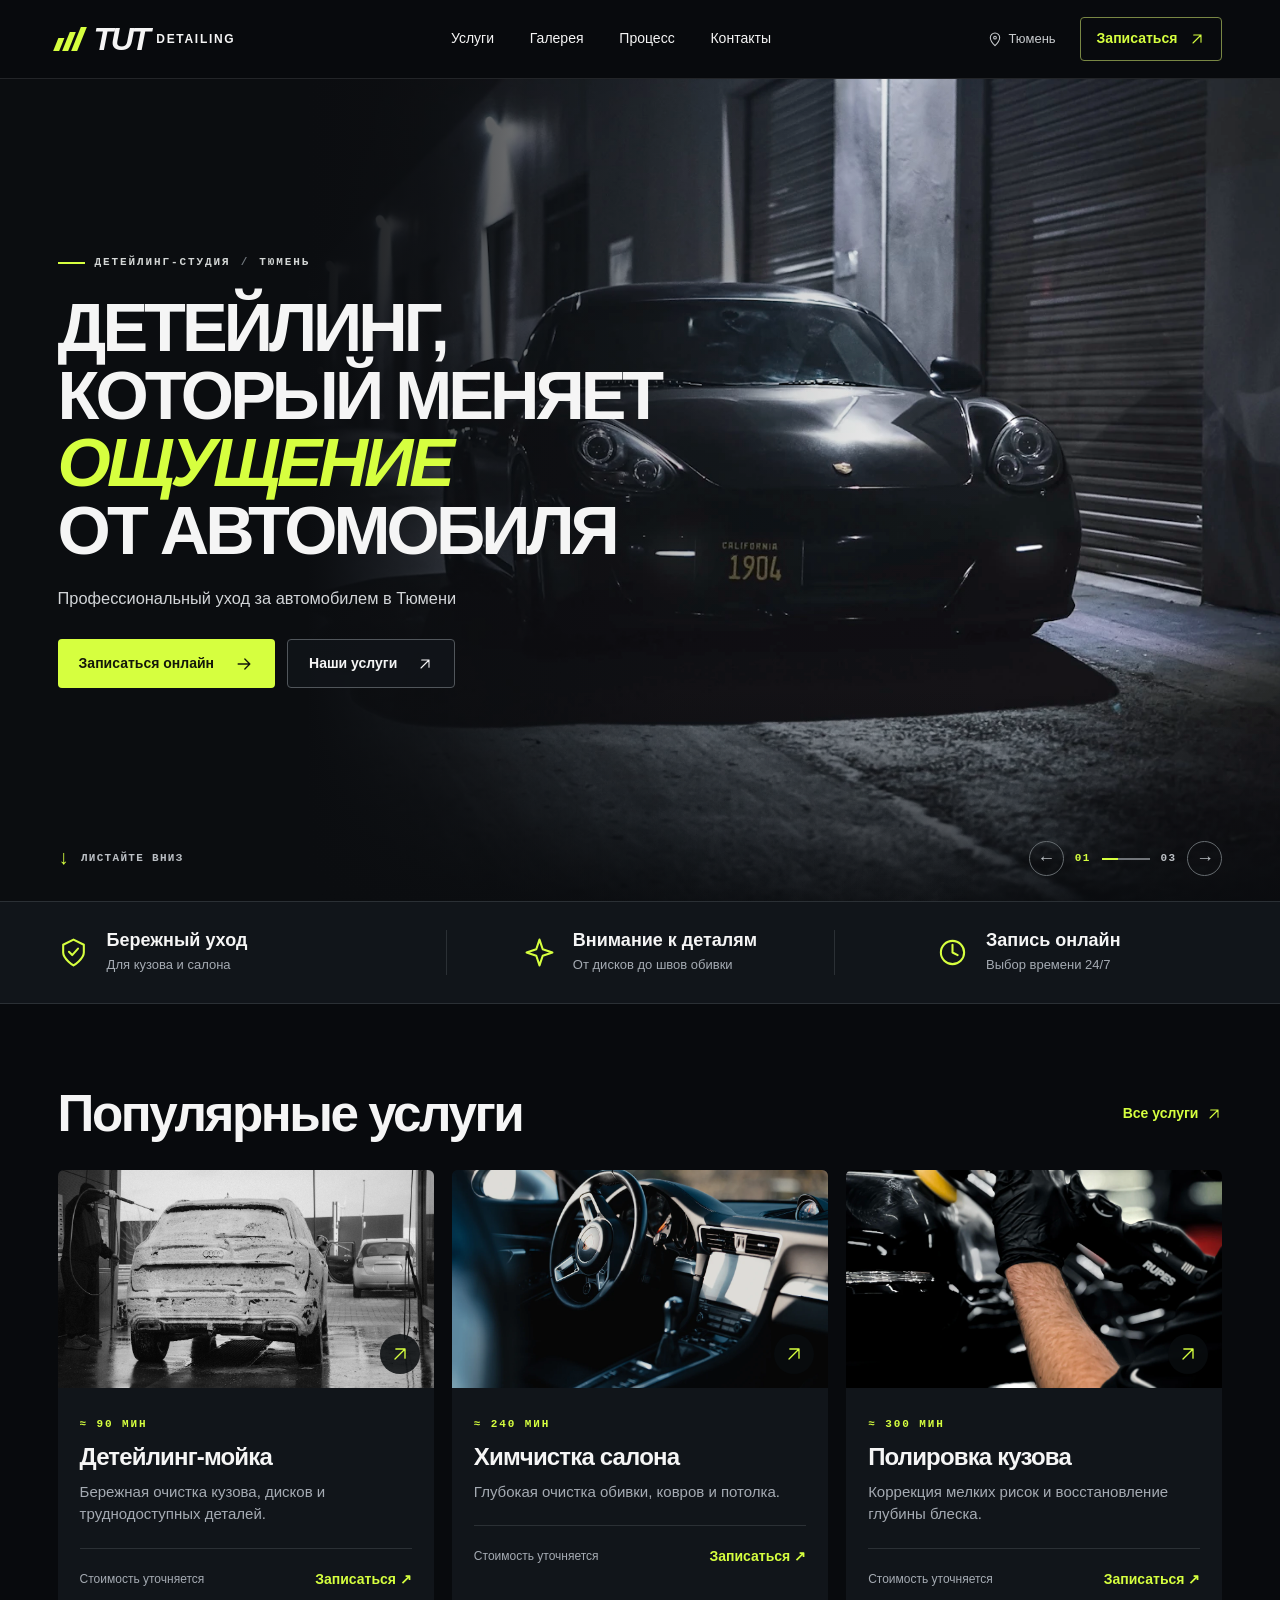
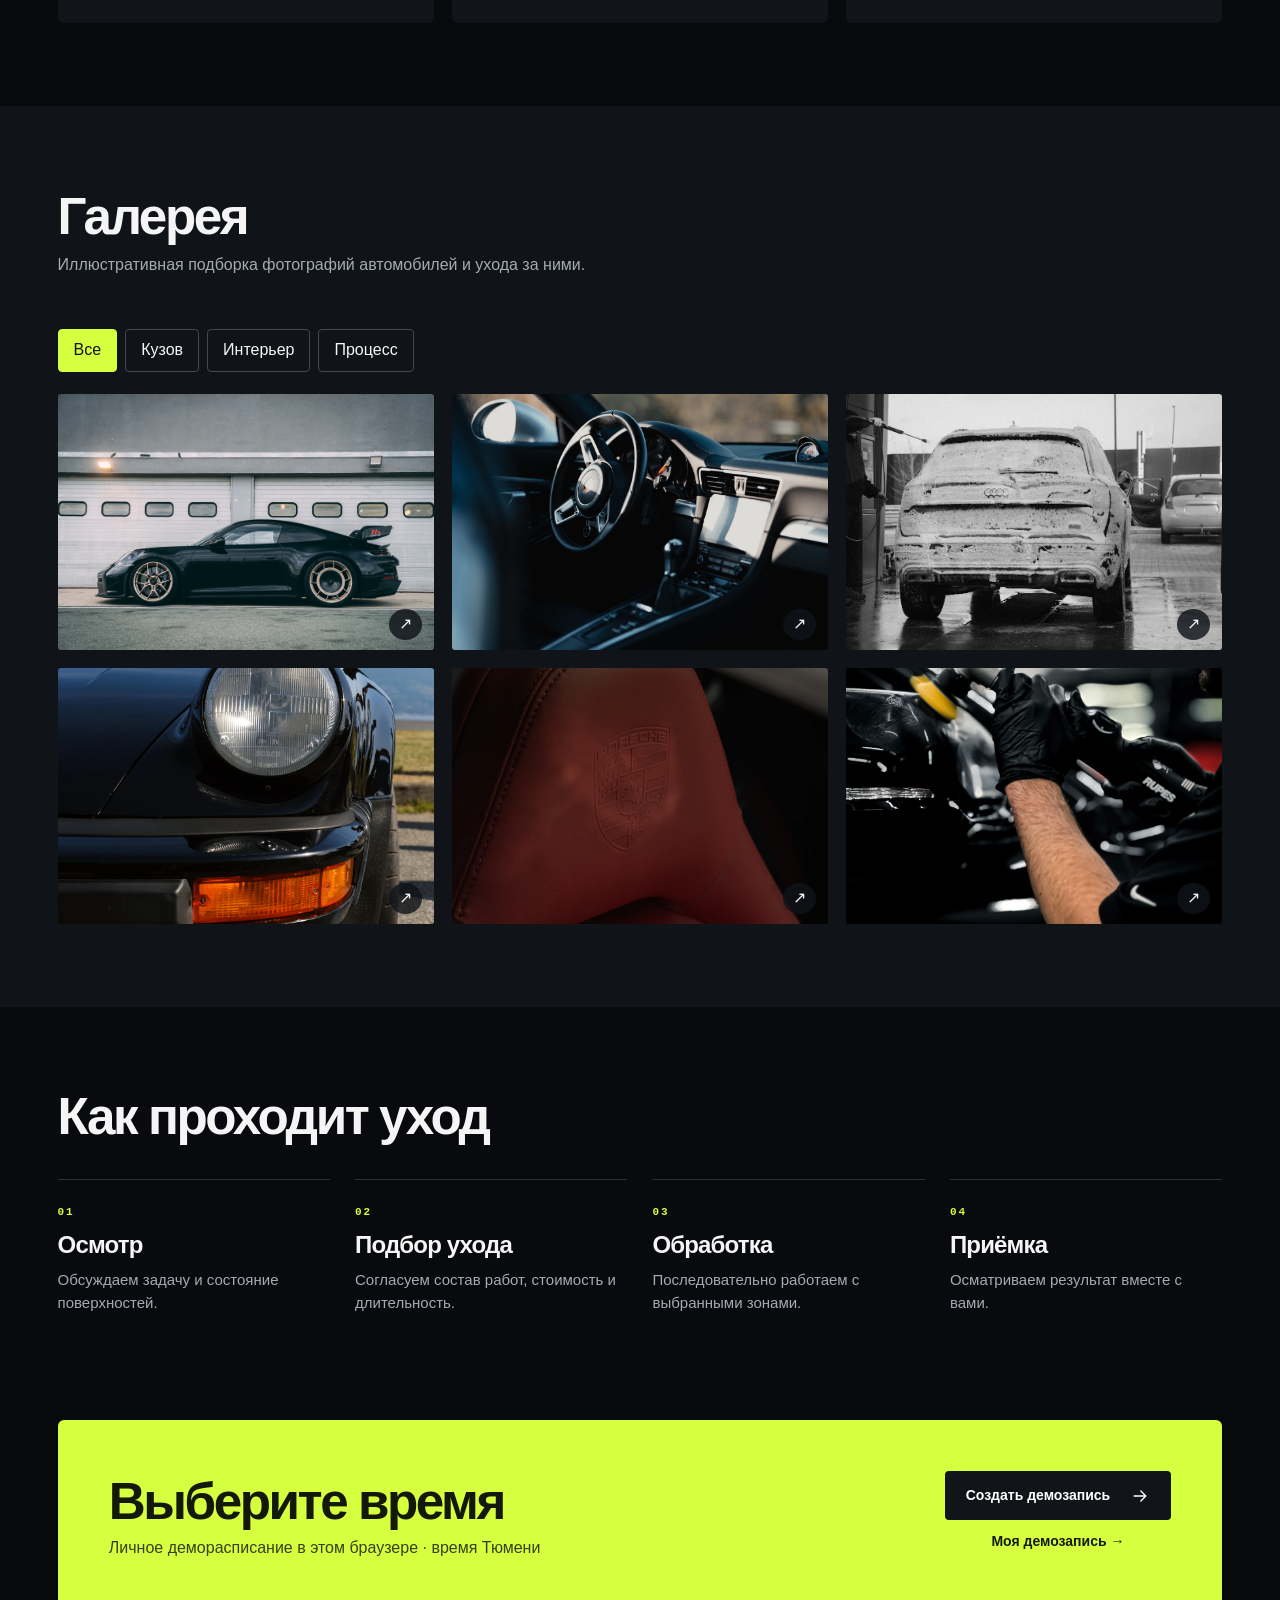
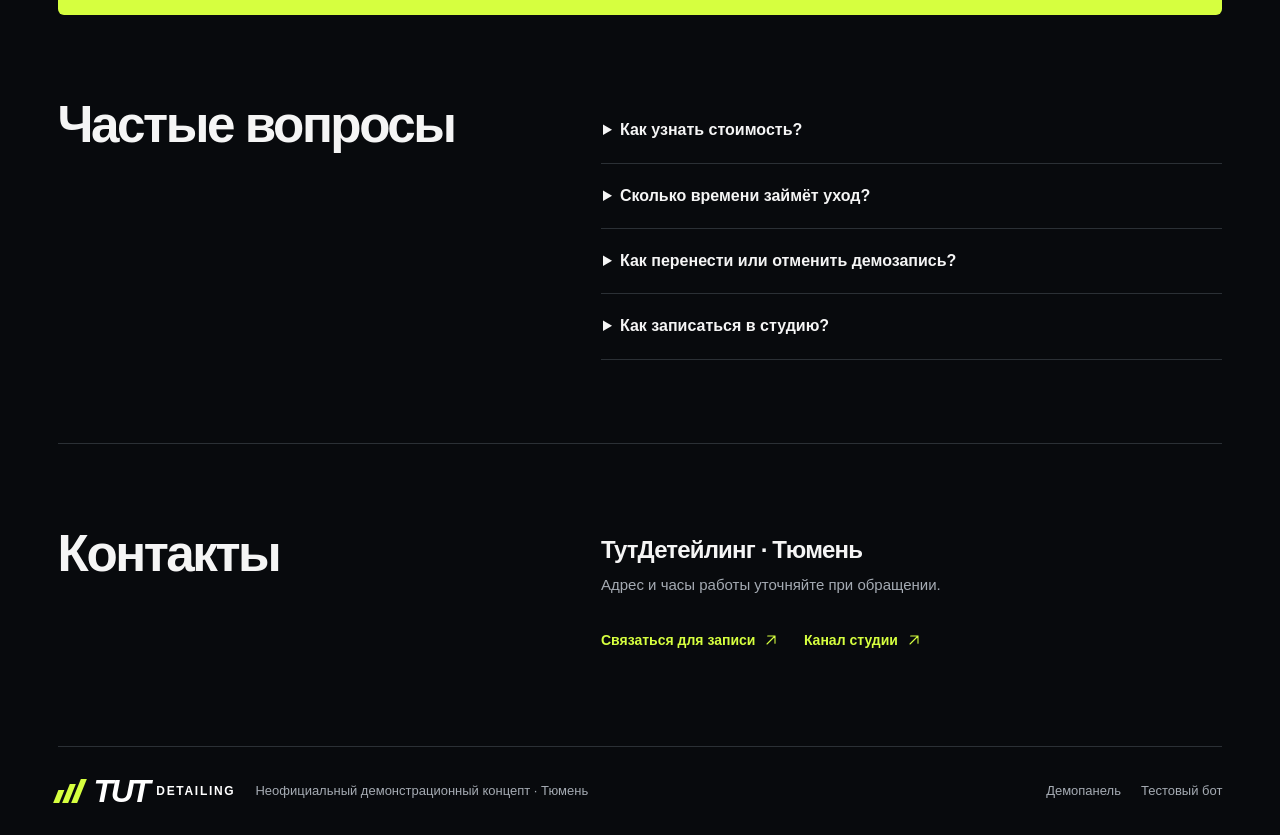
==== index.html @ f4a38026 "Publish standalone GitHub Pages demo" ====
<!doctype html><html lang="ru"><head><meta charset="utf-8"><meta name="viewport" content="width=device-width,initial-scale=1"><meta name="theme-color" content="#080A0D"><meta name="robots" content="noindex,nofollow"><title>ТутДетейлинг — уход за автомобилем в Тюмени</title><meta name="description" content="Неофициальный демонстрационный сайт детейлинг-студии в Тюмени. Каталог услуг, галерея и тестовая онлайн-запись."><meta property="og:title" content="ТутДетейлинг — уход за автомобилем в Тюмени"><meta property="og:description" content="Неофициальный демонстрационный сайт детейлинг-студии в Тюмени. Каталог услуг, галерея и тестовая онлайн-запись."><meta property="og:type" content="website"><meta property="og:image" content="./media/hero.webp"><link rel="icon" href="./favicon.svg"><link rel="stylesheet" href="./style.css"><script type="module" src="./app.js"></script></head><body><a class="skip" href="#main">К содержанию</a><header><div class="wrap nav"><a class="brand" href="./" aria-label="TUT Detailing, главная"><i class="mark"><b></b><b></b><b></b></i><strong>TUT</strong><span>DETAILING</span></a><nav id="links"><a href="./services.html">Услуги</a><a href="./#gallery">Галерея</a><a href="./#process">Процесс</a><a href="./#contacts">Контакты</a></nav><div class="nav-right"><span class="location"><svg viewBox="0 0 24 24" fill="none" stroke="currentColor" stroke-width="1.6" stroke-linecap="round" stroke-linejoin="round" aria-hidden="true"><path d="M19 10c0 5-7 12-7 12S5 15 5 10a7 7 0 1 1 14 0Z"/><circle cx="12" cy="10" r="2"/></svg>Тюмень</span><button class="nav-book" data-book>Записаться <svg viewBox="0 0 24 24" fill="none" stroke="currentColor" stroke-width="1.6" stroke-linecap="round" stroke-linejoin="round" aria-hidden="true"><path d="M6 18 18 6M7 6h11v11"/></svg></button><button class="menu" aria-label="Открыть меню" aria-expanded="false" aria-controls="links">☰</button></div></div></header><main id="main"><section class="hero"><div class="hero-art"><img id="hero-photo" src="./media/night.webp" fetchpriority="high" alt="Чёрный Porsche в свете студийного бокса"></div><div class="wrap hero-inner"><div class="hero-copy"><div class="kicker"><i></i> Детейлинг-студия <span>/</span> Тюмень</div><h1>Детейлинг,<br>который меняет<br><em>ощущение</em><br>от автомобиля</h1><p>Профессиональный уход за автомобилем в Тюмени</p><div class="actions"><button class="primary" data-book>Записаться онлайн<svg viewBox="0 0 24 24" fill="none" stroke="currentColor" stroke-width="1.6" stroke-linecap="round" stroke-linejoin="round" aria-hidden="true"><path d="M5 12h14m-6-6 6 6-6 6"/></svg></button><a class="secondary" href="./services.html">Наши услуги <svg viewBox="0 0 24 24" fill="none" stroke="currentColor" stroke-width="1.6" stroke-linecap="round" stroke-linejoin="round" aria-hidden="true"><path d="M6 18 18 6M7 6h11v11"/></svg></a></div></div><div class="hero-foot"><a href="#services"><span>↓</span> Листайте вниз</a><div class="frames"><button id="prev" aria-label="Предыдущее фото">←</button><b id="frame">01</b><i></i><span>03</span><button id="next" aria-label="Следующее фото">→</button></div></div></div></section><div class="benefits"><div class="wrap"><div class="benefit"><svg viewBox="0 0 24 24" fill="none" stroke="currentColor" stroke-width="1.6" stroke-linecap="round" stroke-linejoin="round" aria-hidden="true"><path d="M12 2 4 6v6c0 5 8 10 8 10s8-5 8-10V6z"/><path d="m8.5 11.5 2.5 2.5 4.5-5"/></svg><div><strong>Бережный уход</strong><span>Для кузова и салона</span></div></div><div class="benefit"><svg viewBox="0 0 24 24" fill="none" stroke="currentColor" stroke-width="1.6" stroke-linecap="round" stroke-linejoin="round" aria-hidden="true"><path d="m12 2 2.5 7.5L22 12l-7.5 2.5L12 22l-2.5-7.5L2 12l7.5-2.5z"/></svg><div><strong>Внимание к деталям</strong><span>От дисков до швов обивки</span></div></div><div class="benefit"><svg viewBox="0 0 24 24" fill="none" stroke="currentColor" stroke-width="1.6" stroke-linecap="round" stroke-linejoin="round" aria-hidden="true"><circle cx="12" cy="12" r="9"/><path d="M12 6v6l4 2"/></svg><div><strong>Запись онлайн</strong><span>Выбор времени 24/7</span></div></div></div></div><section id="services" class="wrap section"><div class="section-head"><h2>Популярные услуги</h2><a class="text-btn" href="./services.html">Все услуги <svg viewBox="0 0 24 24" fill="none" stroke="currentColor" stroke-width="1.6" stroke-linecap="round" stroke-linejoin="round" aria-hidden="true"><path d="M6 18 18 6M7 6h11v11"/></svg></a></div><div class="cards"><article class="service-card"><div class="card-img"><img loading="lazy" src="./media/wash.webp" alt="Детейлинг-мойка — иллюстрация"><button data-book="wash" aria-label="Записаться: Детейлинг-мойка"><svg viewBox="0 0 24 24" fill="none" stroke="currentColor" stroke-width="1.6" stroke-linecap="round" stroke-linejoin="round" aria-hidden="true"><path d="M6 18 18 6M7 6h11v11"/></svg></button></div><div class="card-body"><small>≈ 90 мин</small><h3>Детейлинг-мойка</h3><p>Бережная очистка кузова, дисков и труднодоступных деталей.</p><div class="card-bottom"><span>Стоимость уточняется</span><button class="text-btn" data-book="wash">Записаться ↗</button></div></div></article><article class="service-card"><div class="card-img"><img loading="lazy" src="./media/cabin.webp" alt="Химчистка салона — иллюстрация"><button data-book="cabin" aria-label="Записаться: Химчистка салона"><svg viewBox="0 0 24 24" fill="none" stroke="currentColor" stroke-width="1.6" stroke-linecap="round" stroke-linejoin="round" aria-hidden="true"><path d="M6 18 18 6M7 6h11v11"/></svg></button></div><div class="card-body"><small>≈ 240 мин</small><h3>Химчистка салона</h3><p>Глубокая очистка обивки, ковров и потолка.</p><div class="card-bottom"><span>Стоимость уточняется</span><button class="text-btn" data-book="cabin">Записаться ↗</button></div></div></article><article class="service-card"><div class="card-img"><img loading="lazy" src="./media/polish.webp" alt="Полировка кузова — иллюстрация"><button data-book="polish" aria-label="Записаться: Полировка кузова"><svg viewBox="0 0 24 24" fill="none" stroke="currentColor" stroke-width="1.6" stroke-linecap="round" stroke-linejoin="round" aria-hidden="true"><path d="M6 18 18 6M7 6h11v11"/></svg></button></div><div class="card-body"><small>≈ 300 мин</small><h3>Полировка кузова</h3><p>Коррекция мелких рисок и восстановление глубины блеска.</p><div class="card-bottom"><span>Стоимость уточняется</span><button class="text-btn" data-book="polish">Записаться ↗</button></div></div></article></div></section><section class="section gallery-section" id="gallery"><div class="wrap"><div class="section-head"><div><h2>Галерея</h2><p>Иллюстративная подборка фотографий автомобилей и ухода за ними.</p></div></div><div id="filters" class="filters"></div><div id="gallery-grid" class="gallery-grid"></div></div></section><section class="wrap section" id="process"><h2>Как проходит уход</h2><div class="steps"><article><small>01</small><h3>Осмотр</h3><p>Обсуждаем задачу и состояние поверхностей.</p></article><article><small>02</small><h3>Подбор ухода</h3><p>Согласуем состав работ, стоимость и длительность.</p></article><article><small>03</small><h3>Обработка</h3><p>Последовательно работаем с выбранными зонами.</p></article><article><small>04</small><h3>Приёмка</h3><p>Осматриваем результат вместе с вами.</p></article></div></section><section class="wrap booking-band" id="booking"><div><h2>Выберите время</h2><p>Личное деморасписание в этом браузере · время Тюмени</p></div><div><button class="primary" data-book>Создать демозапись<svg viewBox="0 0 24 24" fill="none" stroke="currentColor" stroke-width="1.6" stroke-linecap="round" stroke-linejoin="round" aria-hidden="true"><path d="M5 12h14m-6-6 6 6-6 6"/></svg></button><button class="text-btn" id="manage">Моя демозапись →</button></div></section><section class="wrap section faq"><h2>Частые вопросы</h2><div><details><summary>Как узнать стоимость?</summary><p>Стоимость уточняется у администратора. При обращении укажите модель автомобиля и нужную услугу.</p></details><details><summary>Сколько времени займёт уход?</summary><p>В каталоге указана ориентировочная длительность для тестового расписания. Реальное время зависит от состояния автомобиля и объёма работ.</p></details><details><summary>Как перенести или отменить демозапись?</summary><p>Откройте «Моя демозапись» в блоке онлайн-записи. В этом браузере ключ сохраняется автоматически. Демозаписи хранятся только в этом браузере.</p></details><details><summary>Как записаться в студию?</summary><p>Для настоящей записи воспользуйтесь контактом в Telegram. Действия в демоверсии сохраняются только в тестовом расписании.</p></details></div></section><section class="wrap section contacts" id="contacts"><h2>Контакты</h2><div><h3>ТутДетейлинг · Тюмень</h3><p>Адрес и часы работы уточняйте при обращении.</p><a class="text-btn" href="https://t.me/TutDeteiling72">Связаться для записи <svg viewBox="0 0 24 24" fill="none" stroke="currentColor" stroke-width="1.6" stroke-linecap="round" stroke-linejoin="round" aria-hidden="true"><path d="M6 18 18 6M7 6h11v11"/></svg></a> <a class="text-btn" href="https://t.me/Detailing_tmn">Канал студии <svg viewBox="0 0 24 24" fill="none" stroke="currentColor" stroke-width="1.6" stroke-linecap="round" stroke-linejoin="round" aria-hidden="true"><path d="M6 18 18 6M7 6h11v11"/></svg></a></div></section></main><footer class="wrap"><a class="brand" href="./" aria-label="TUT Detailing, главная"><i class="mark"><b></b><b></b><b></b></i><strong>TUT</strong><span>DETAILING</span></a><span>Неофициальный демонстрационный концепт · Тюмень</span><a href="./admin.html">Демопанель</a><a href="./bot.html">Тестовый бот</a></footer><dialog id="dialog"><div class="dialog-bar"><span>TUT / ДЕМО</span><button aria-label="Закрыть окно" id="close">×</button></div><div id="modal-content"></div></dialog></body></html>
---- style.css ----
*{box-sizing:border-box} :root{color-scheme:dark;--base:#080a0d;--panel:#11151a;--lime:#d6ff3f;--white:#f5f5f5;--muted:#a5abb3;--line:#2b3035;--display:"Bahnschrift","Arial Narrow","Arial",sans-serif;--sans:"Segoe UI",Arial,sans-serif}html{scroll-behavior:smooth;scroll-padding-top:22px}body{margin:0;background:var(--base);color:var(--white);font:16px/1.52 var(--sans)}body:has(dialog[open]){overflow:hidden}button,input,select{font:inherit}button,a{touch-action:manipulation}button{cursor:pointer}a{color:inherit;text-decoration:none}button{color:inherit;background:none;border:0}button:disabled{opacity:.45;cursor:default}button:focus-visible,a:focus-visible,summary:focus-visible,input:focus-visible,select:focus-visible{outline:2px solid var(--lime);outline-offset:4px}button:active:not(:disabled),.primary:active{transform:scale(.975)}svg{width:20px;height:20px}img{display:block;width:100%;object-fit:cover}p{color:var(--muted);margin:10px 0 22px}.wrap{width:min(100% - clamp(40px,9vw,176px),1440px);margin-inline:auto}.skip{position:absolute;left:10px;top:-80px;z-index:20;background:var(--lime);color:#090b07;padding:12px}.skip:focus{top:5px}header{background:#090b0df5;border-bottom:1px solid #ffffff1c;position:relative;z-index:5}.nav{display:flex;align-items:center;justify-content:space-between;min-height:78px;gap:22px}.brand{display:inline-flex;align-items:center;gap:8px;white-space:nowrap;line-height:1}.brand strong{font:italic 900 32px/1 Arial,sans-serif;letter-spacing:-2.5px}.brand>span{font:700 12px/1 var(--sans);letter-spacing:1.7px}.mark{display:flex;gap:3px;transform:skew(-22deg);margin-right:4px}.mark b{width:6px;height:24px;background:var(--lime)}.mark b:nth-child(1){height:13px;align-self:end}.mark b:nth-child(2){height:19px;align-self:end}nav,.nav-right,.location,.actions,.nav-book,.primary,.secondary,.text-btn,.section-head,.frames,.hero-foot{display:flex;align-items:center}nav{gap:clamp(18px,2.8vw,46px);font-size:14px}nav a:hover,.text-btn:hover,footer a:hover{color:var(--lime)}.nav-right{gap:24px}.location{gap:6px;color:#c8cbce;font-size:13px}.location svg{width:16px}.nav-book{border:1px solid #798744;border-radius:4px;color:var(--lime);padding:10px 16px;gap:12px;font-weight:650;font-size:14px}.nav-book svg,.secondary svg,.text-btn svg{width:16px}.menu{display:none}.hero{position:relative;isolation:isolate;overflow:hidden;background:#0b0d10}.hero-art{position:absolute;z-index:-1;inset:0 0 0 24%;overflow:hidden}.hero-art img{height:100%;object-position:50% 58%;filter:saturate(.68);transition:opacity .2s}.hero-art:after{content:"";position:absolute;inset:0;background:linear-gradient(90deg,#0b0d10 0%,rgba(11,13,16,.83) 11%,rgba(11,13,16,.25) 38%,transparent 72%),linear-gradient(0deg,#090b0ee8,transparent 26%)}.hero-inner{min-height:min(840px,calc(100svh - 78px));position:relative;display:flex;flex-direction:column;justify-content:center;padding-block:58px 95px}.hero-copy{width:fit-content;animation:enter .55s ease-out}.kicker,.hero-foot,.card-body small,.steps small,.dialog-bar>span{font:600 11px/1.4 Consolas,monospace;text-transform:uppercase;letter-spacing:1.9px}.kicker{display:flex;align-items:center;gap:10px;color:#d4d7d6;margin-bottom:24px}.kicker i{width:27px;height:2px;background:var(--lime)}.kicker span{color:#72787e}.hero h1{font:850 clamp(52px,5.35vw,92px)/.985 var(--display);letter-spacing:-.058em;text-transform:uppercase;margin:0}.hero h1 em{color:var(--lime);font-style:italic}.hero-copy p{font-size:clamp(15px,1.28vw,20px);color:#d2d5d8;margin:22px 0 28px}.actions{gap:12px}.primary,.secondary{justify-content:center;gap:20px;font-size:14px;font-weight:700;border-radius:4px;min-height:49px;padding:12px 21px;transition:background .16s,transform .16s}.primary{background:var(--lime);color:#14180a}.primary:hover{background:#e0ff72}.secondary{background:#11151ac9;border:1px solid #51565b}.secondary:hover,.nav-book:hover{background:#252a26}.hero-foot{position:absolute;bottom:25px;left:0;right:0;justify-content:space-between;color:#bcc0c5;letter-spacing:1.3px}.hero-foot a{display:flex;align-items:center;gap:10px}.hero-foot a span{color:var(--lime);font-size:20px}.frames{gap:11px}.frames b{color:var(--lime)}.frames i{width:48px;height:2px;background:linear-gradient(90deg,var(--lime) var(--progress,33.33%),#717579 var(--progress,33.33%))}.frames button{width:35px;height:35px;font:18px Arial;border:1px solid #666c70;border-radius:50%}.benefits{background:var(--panel);border-block:1px solid var(--line)}.benefits>.wrap{display:grid;grid-template-columns:repeat(3,1fr);padding:28px 0}.benefit{display:flex;gap:18px;align-items:center;justify-content:center;border-left:1px solid var(--line)}.benefit:first-child{border:0;justify-content:flex-start}.benefit svg{width:31px;height:31px;color:var(--lime)}.benefit strong,.benefit span{display:block}.benefit strong{font:650 18px var(--sans)}.benefit span{font-size:13px;color:var(--muted);margin-top:4px}.section{padding-block:clamp(55px,6.5vw,110px)}h2,.page-title{font:700 clamp(35px,4vw,66px)/1.04 var(--display);letter-spacing:-.048em;margin:0}h3{font:650 24px/1.15 var(--display);letter-spacing:-.035em;margin:9px 0}.section-head{justify-content:space-between;gap:20px;margin-bottom:30px}.text-btn{color:var(--lime);gap:8px;font-size:14px;font-weight:650;min-height:44px;padding:0}.cards,.gallery-grid{display:grid;grid-template-columns:repeat(3,minmax(0,1fr));gap:18px}.service-card{background:var(--panel);border-radius:6px;overflow:hidden}.card-img{position:relative;overflow:hidden}.card-img img{height:clamp(170px,17vw,290px);transition:transform .25s}.service-card:hover img,.gallery-tile:hover img{transform:scale(1.025)}.card-img>button{position:absolute;bottom:14px;right:14px;border-radius:50%;background:#090c0fda;width:40px;height:40px;display:grid;place-items:center;color:var(--lime)}.card-body{padding:22px}.card-body small,.steps small{color:var(--lime)}.card-body p{font-size:15px}.card-bottom{border-top:1px solid var(--line);display:flex;align-items:center;justify-content:space-between;gap:10px;font-size:12px;color:var(--muted);padding-top:8px}.gallery-section{background:#101317}.filters,.tabs,.slots,.chips{display:flex;flex-wrap:wrap;gap:8px;margin:14px 0 22px}.filters button,.tabs button,.slots button,.chips button,.outline{min-height:42px;padding:8px 15px;border:1px solid #43494e;border-radius:4px}.active,[aria-pressed=true]{background:var(--lime);color:#111!important;border-color:var(--lime)!important}.gallery-tile{padding:0;overflow:hidden;border-radius:3px;position:relative}.gallery-tile img{height:clamp(165px,20vw,300px);transition:transform .25s}.gallery-tile>span{position:absolute;bottom:10px;right:12px;background:#101318ce;border-radius:50%;padding:3px 10px}.steps{display:grid;grid-template-columns:repeat(4,1fr);gap:25px;margin-top:36px}.steps article{border-top:1px solid var(--line);padding-top:18px}.steps p,.contacts p{font-size:15px}.booking-band{background:var(--lime);color:#141809;padding:clamp(24px,4vw,65px);display:flex;align-items:center;justify-content:space-between;gap:20px;border-radius:6px}.booking-band p{color:#374018;margin:8px 0 0}.booking-band .primary{background:#11151a;color:white}.booking-band .text-btn{color:#151908;justify-content:center;width:100%}.faq,.contacts{display:grid;grid-template-columns:.9fr 1.1fr;gap:35px}.contacts{border-top:1px solid var(--line)}details{border-bottom:1px solid var(--line);padding:13px 0}summary{cursor:pointer;padding:7px 2px;font-weight:600}.contacts .text-btn{display:inline-flex;margin-right:20px}footer{border-top:1px solid var(--line);padding-block:28px;display:flex;align-items:center;flex-wrap:wrap;gap:20px;color:var(--muted);font-size:13px}footer .brand{color:white}footer>span{margin-right:auto}.back{color:var(--muted);display:inline-flex;margin-bottom:30px}.catalog{margin-top:34px}.tools{min-height:65vh}.tools h1{margin-bottom:24px}dialog{background:#12161b;color:var(--white);border:1px solid #444b52;padding:24px;width:min(540px,calc(100% - 22px));max-height:90svh;border-radius:9px}dialog::backdrop{background:#020305c9}dialog h2,.tools h2{font-size:32px}.dialog-bar{display:flex;align-items:center;justify-content:space-between;margin-bottom:18px}.dialog-bar>span{color:var(--lime)}.dialog-bar button{font:28px Arial;width:40px;height:40px}.dialog-bar+div>p,.hint{font-size:14px;color:var(--muted)}.fields{display:grid;gap:14px}.fields label,.formrow label,.field{display:grid;gap:6px;color:#d7dce1;font-size:14px}.fields input,.fields select,.formrow input,.formrow select,.field input,.field select{width:100%;min-width:0;min-height:46px;padding:9px 12px;font:inherit;background:#090c10;color:white;border:1px solid #414950;border-radius:4px}.slots{margin:7px 0 15px}.slots button{padding:7px 11px;min-height:42px}.error{color:#ffb7a8;margin:10px 0}.result{background:#21272b;padding:16px;overflow-wrap:anywhere}.row,.formrow{display:flex;align-items:end;gap:12px;flex-wrap:wrap;margin:15px 0}.formrow label{flex:1;min-width:130px}.tools section{background:var(--panel);padding:22px;border-radius:6px}.tools pre,dialog pre{white-space:pre-wrap;word-break:break-word;font:15px/1.6 var(--sans)}.record{border-bottom:1px solid var(--line);padding-block:12px}.record p{margin:4px 0}.lightbox{width:min(1100px,96vw)}.lightbox img{max-height:65svh;object-fit:contain}.lightbox .row{justify-content:space-between}.tool-head{display:flex;align-items:center;justify-content:space-between;gap:16px}.tool-head p{margin:5px 0}.log{max-height:48vh;overflow:auto}.catalog .card-body h3{min-height:1.2em}.tools form{max-width:780px}.tools .primary{display:inline-flex}.tools .fields{max-width:430px}button,a{transition:background-color .15s,color .15s}html:has(dialog[open]){scroll-behavior:auto}@keyframes enter{from{opacity:0;transform:translateY(8px)}to{opacity:1;transform:none}}
@media(min-width:1550px){.hero-art{inset-inline-start:28%}}
@media(max-width:920px){.location{display:none}.nav{gap:15px}.nav nav{gap:15px}.hero h1{font-size:clamp(45px,6.9vw,65px)}.card-body{padding:16px}.card-bottom{align-items:flex-start;flex-direction:column}.steps{grid-template-columns:1fr 1fr}.benefit{gap:10px}.benefit strong{font-size:16px}.benefit svg{width:26px}.benefit span{font-size:12px}}
@media(max-width:700px){.wrap{width:calc(100% - 36px)}.nav{min-height:63px}.brand strong{font-size:27px}.brand>span{font-size:10px}.mark{gap:2px}.mark b{width:5px}.nav-right{gap:7px}.nav-book{font-size:12px;padding:8px 10px;gap:3px}.menu{display:block;font-size:22px;width:40px;height:44px}.nav nav{display:none;position:absolute;top:100%;left:0;right:0;background:#101419;padding:18px;box-shadow:0 8px 18px #0008}.nav nav.open{display:grid}.nav nav a{padding:8px}.hero-inner{min-height:clamp(615px,calc(100svh - 63px),780px);justify-content:flex-end;padding:210px 0 72px}.hero-art{inset:0 0 22%}.hero-art img{object-position:center 55%}.hero-art:after{background:linear-gradient(0deg,#0b0d10,rgba(11,13,16,.93) 8%,transparent 64%)}.hero h1{font-size:clamp(38px,9.8vw,66px);line-height:.99}.kicker{font-size:10px;letter-spacing:1.4px;margin-bottom:13px}.hero-copy p{font-size:15px;max-width:310px;margin:15px 0 19px}.hero-foot{bottom:15px;font-size:9px}.actions{gap:8px}.actions>*{padding:11px 13px;gap:7px;font-size:13px;min-height:46px}.benefits>.wrap{grid-template-columns:1fr;padding:15px 0;gap:0}.benefit,.benefit:first-child{border:0;justify-content:flex-start;padding:9px 0;gap:14px}.benefit>div{display:flex;flex-direction:column}.benefit span{margin-top:1px}.cards,.gallery-grid{grid-template-columns:1fr}.card-img img{height:225px}.card-bottom{flex-direction:row;align-items:center}.section-head{align-items:end;gap:8px}.section-head .text-btn{white-space:nowrap;font-size:12px}.section-head h2{font-size:32px}.gallery-grid{grid-template-columns:1fr 1fr;gap:8px}.gallery-tile img{height:165px}.filters button{padding:8px 11px}.steps{gap:14px}.steps h3{font-size:20px}.booking-band,.faq,.contacts{display:grid;grid-template-columns:1fr}.booking-band .primary{width:100%}.faq,.contacts{gap:18px}.tools section{padding:16px}.tools .formrow{display:grid;grid-template-columns:1fr}.frames{gap:7px}.frames i{width:28px}footer{align-items:flex-start;gap:16px}footer>span{width:100%}.booking-band h2{font-size:34px}dialog{padding:17px}.back{margin-bottom:16px}}
@media(prefers-reduced-motion:reduce){*,*::before,*::after{animation:none!important;transition:none!important;scroll-behavior:auto!important;transform:none!important}}

@media(max-width:365px){body .nav{gap:6px}body .nav .brand>span{font-size:8px;letter-spacing:.7px}body .nav .brand{gap:5px}body .nav-right{gap:1px}body .nav-book{padding:8px}body .menu{width:31px}body .hero h1{font-size:clamp(31px,9.4vw,35px)}body .actions{gap:6px}body .actions>*{font-size:12px;padding:10px;gap:5px}body .steps{grid-template-columns:1fr}body .section-head{flex-wrap:wrap}body .cards{min-width:0}body .hero-copy{max-width:100%}}
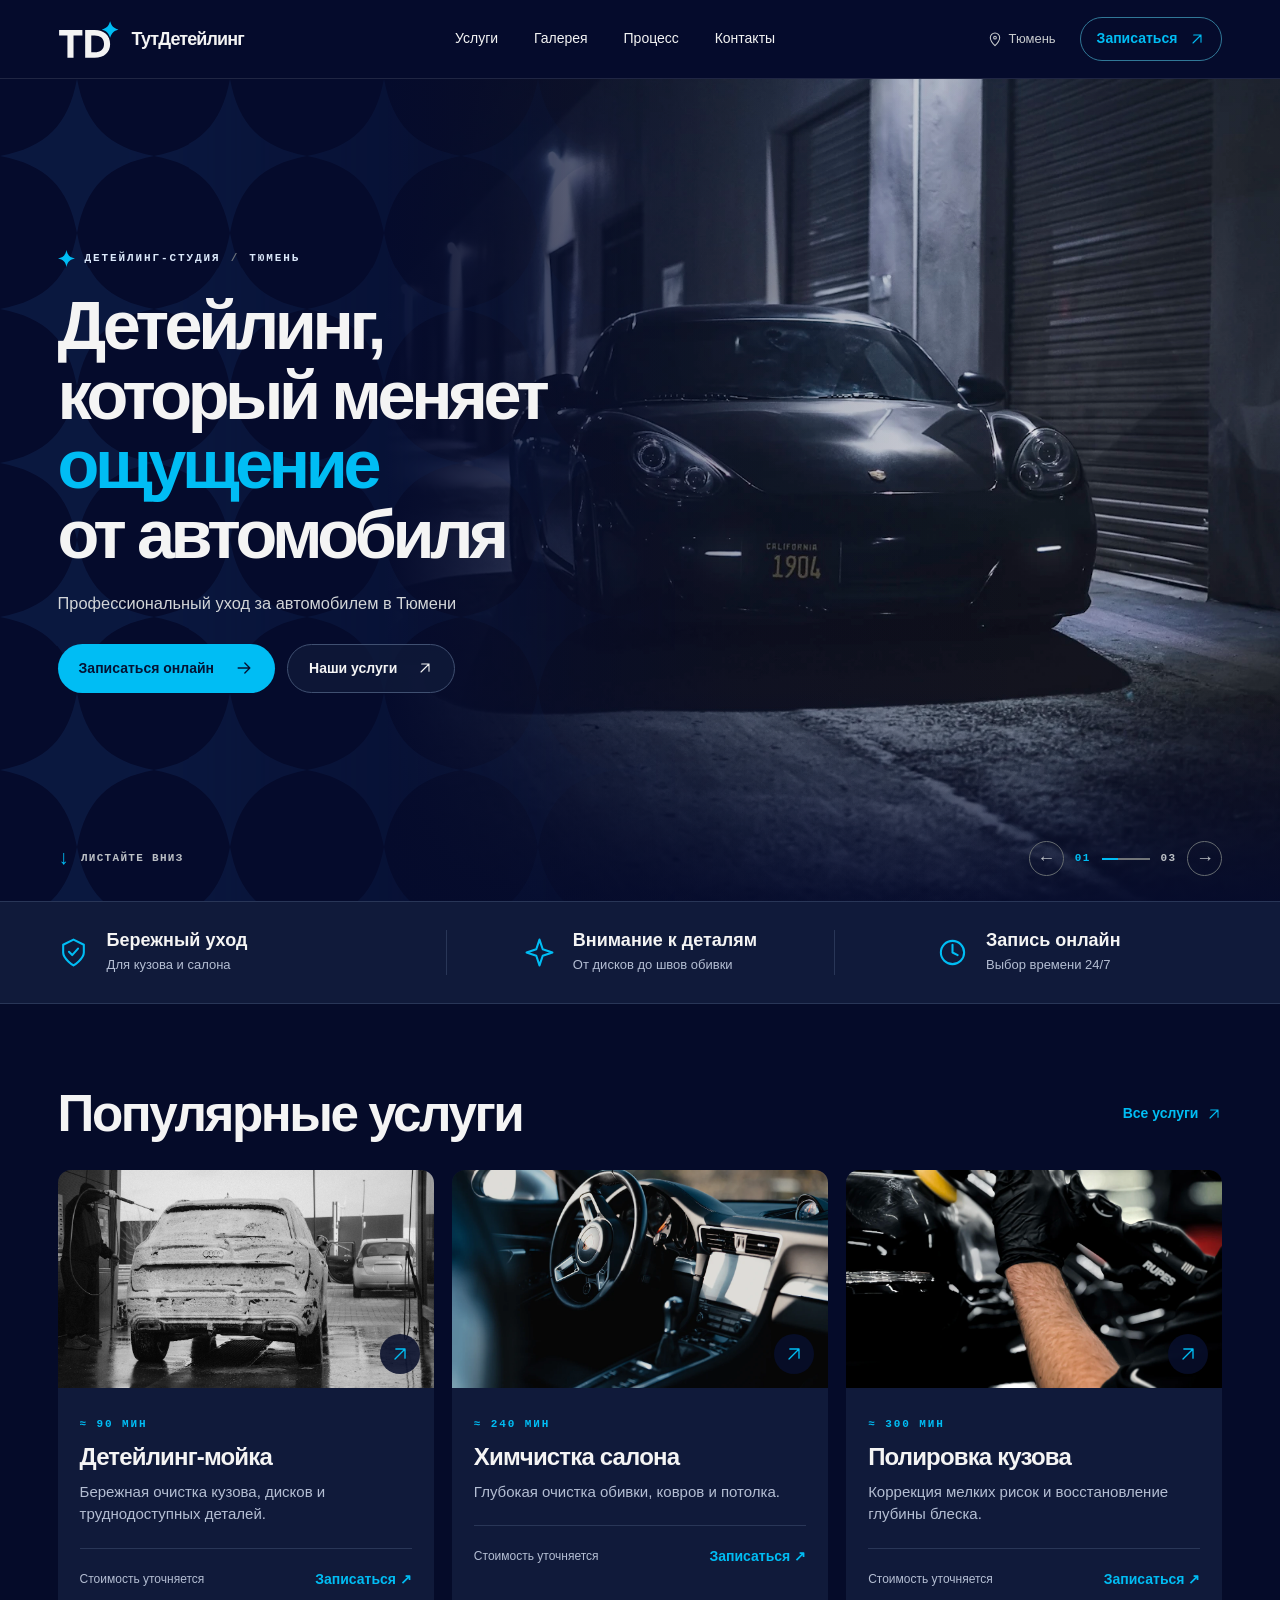
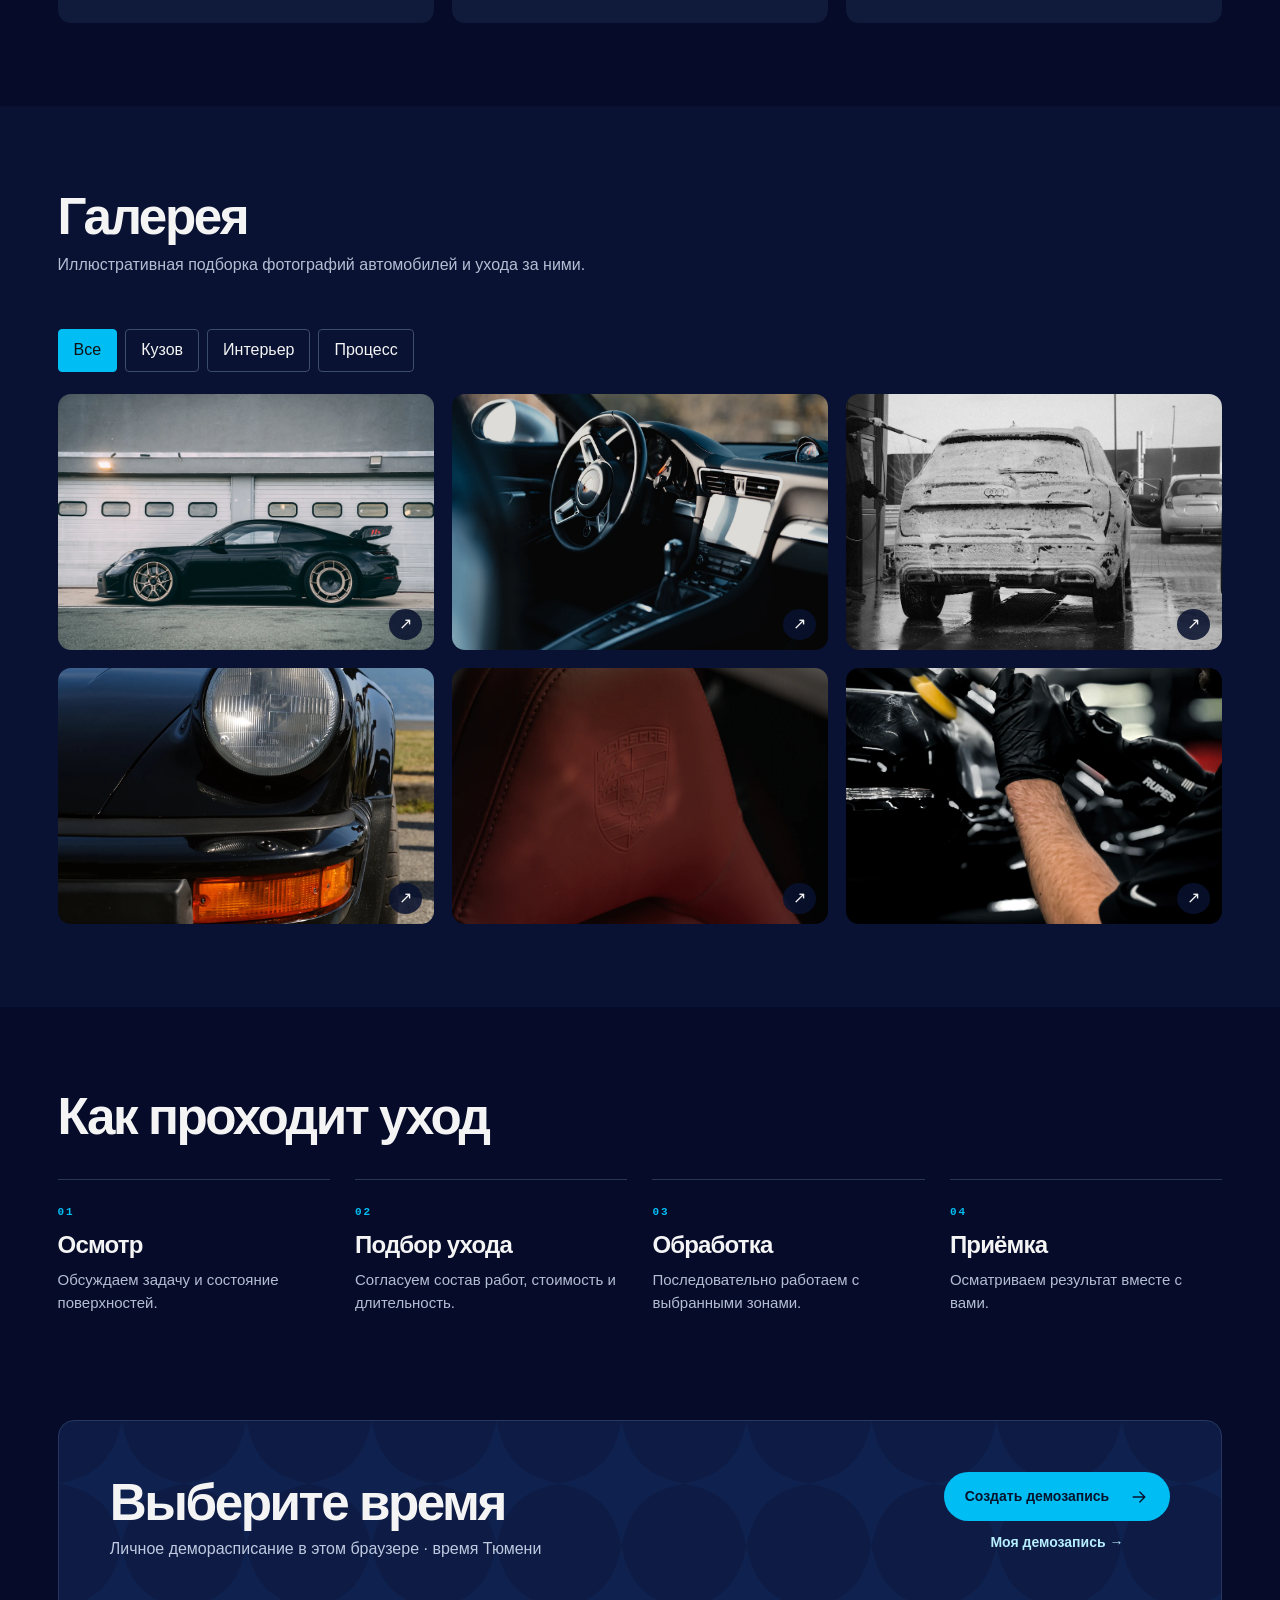
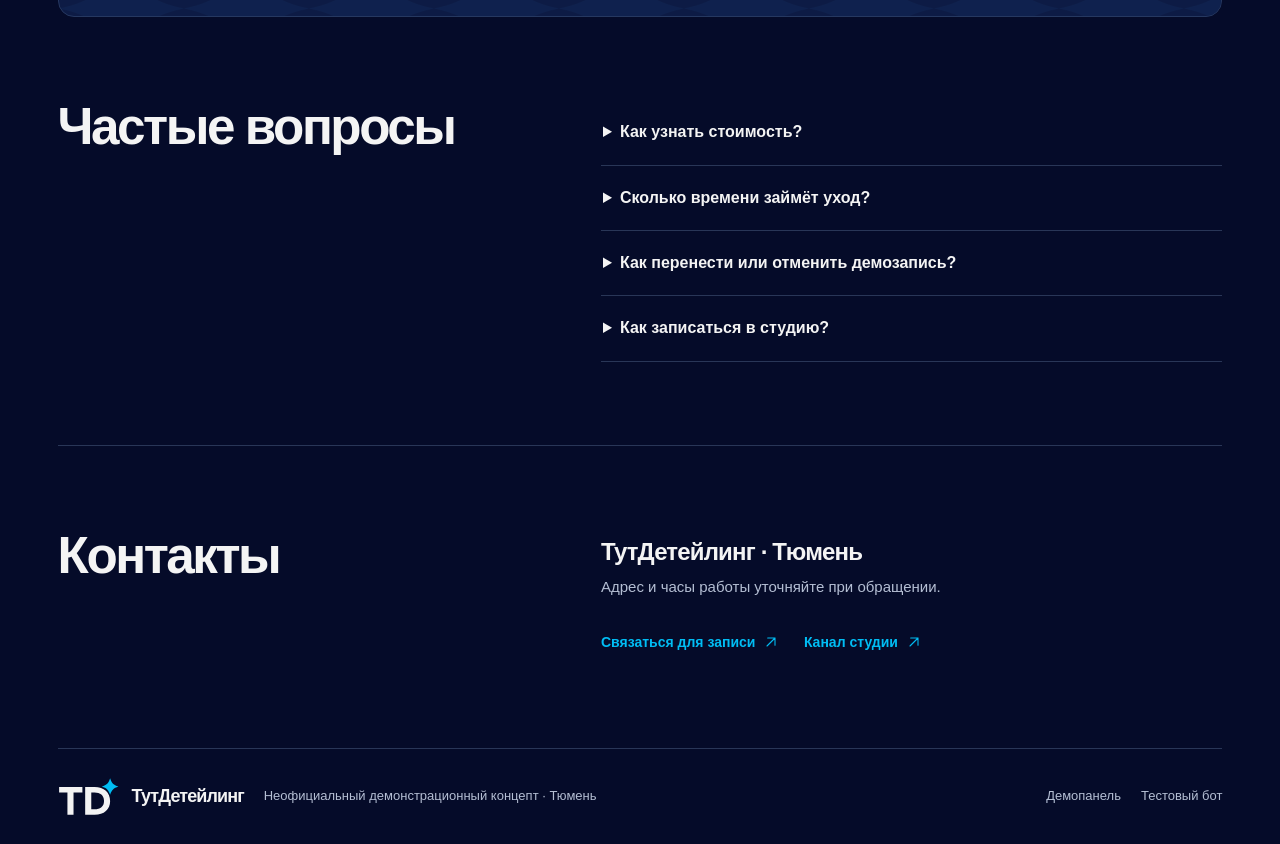
==== commit 6e2c54e2: "Publish navy TD identity and cyan sparkle pattern" ====
--- a/index.html
+++ b/index.html
@@ -1 +1 @@
-<!doctype html><html lang="ru"><head><meta charset="utf-8"><meta name="viewport" content="width=device-width,initial-scale=1"><meta name="theme-color" content="#080A0D"><meta name="robots" content="noindex,nofollow"><title>ТутДетейлинг — уход за автомобилем в Тюмени</title><meta name="description" content="Неофициальный демонстрационный сайт детейлинг-студии в Тюмени. Каталог услуг, галерея и тестовая онлайн-запись."><meta property="og:title" content="ТутДетейлинг — уход за автомобилем в Тюмени"><meta property="og:description" content="Неофициальный демонстрационный сайт детейлинг-студии в Тюмени. Каталог услуг, галерея и тестовая онлайн-запись."><meta property="og:type" content="website"><meta property="og:image" content="./media/hero.webp"><link rel="icon" href="./favicon.svg"><link rel="stylesheet" href="./style.css"><script type="module" src="./app.js"></script></head><body><a class="skip" href="#main">К содержанию</a><header><div class="wrap nav"><a class="brand" href="./" aria-label="TUT Detailing, главная"><i class="mark"><b></b><b></b><b></b></i><strong>TUT</strong><span>DETAILING</span></a><nav id="links"><a href="./services.html">Услуги</a><a href="./#gallery">Галерея</a><a href="./#process">Процесс</a><a href="./#contacts">Контакты</a></nav><div class="nav-right"><span class="location"><svg viewBox="0 0 24 24" fill="none" stroke="currentColor" stroke-width="1.6" stroke-linecap="round" stroke-linejoin="round" aria-hidden="true"><path d="M19 10c0 5-7 12-7 12S5 15 5 10a7 7 0 1 1 14 0Z"/><circle cx="12" cy="10" r="2"/></svg>Тюмень</span><button class="nav-book" data-book>Записаться <svg viewBox="0 0 24 24" fill="none" stroke="currentColor" stroke-width="1.6" stroke-linecap="round" stroke-linejoin="round" aria-hidden="true"><path d="M6 18 18 6M7 6h11v11"/></svg></button><button class="menu" aria-label="Открыть меню" aria-expanded="false" aria-controls="links">☰</button></div></div></header><main id="main"><section class="hero"><div class="hero-art"><img id="hero-photo" src="./media/night.webp" fetchpriority="high" alt="Чёрный Porsche в свете студийного бокса"></div><div class="wrap hero-inner"><div class="hero-copy"><div class="kicker"><i></i> Детейлинг-студия <span>/</span> Тюмень</div><h1>Детейлинг,<br>который меняет<br><em>ощущение</em><br>от автомобиля</h1><p>Профессиональный уход за автомобилем в Тюмени</p><div class="actions"><button class="primary" data-book>Записаться онлайн<svg viewBox="0 0 24 24" fill="none" stroke="currentColor" stroke-width="1.6" stroke-linecap="round" stroke-linejoin="round" aria-hidden="true"><path d="M5 12h14m-6-6 6 6-6 6"/></svg></button><a class="secondary" href="./services.html">Наши услуги <svg viewBox="0 0 24 24" fill="none" stroke="currentColor" stroke-width="1.6" stroke-linecap="round" stroke-linejoin="round" aria-hidden="true"><path d="M6 18 18 6M7 6h11v11"/></svg></a></div></div><div class="hero-foot"><a href="#services"><span>↓</span> Листайте вниз</a><div class="frames"><button id="prev" aria-label="Предыдущее фото">←</button><b id="frame">01</b><i></i><span>03</span><button id="next" aria-label="Следующее фото">→</button></div></div></div></section><div class="benefits"><div class="wrap"><div class="benefit"><svg viewBox="0 0 24 24" fill="none" stroke="currentColor" stroke-width="1.6" stroke-linecap="round" stroke-linejoin="round" aria-hidden="true"><path d="M12 2 4 6v6c0 5 8 10 8 10s8-5 8-10V6z"/><path d="m8.5 11.5 2.5 2.5 4.5-5"/></svg><div><strong>Бережный уход</strong><span>Для кузова и салона</span></div></div><div class="benefit"><svg viewBox="0 0 24 24" fill="none" stroke="currentColor" stroke-width="1.6" stroke-linecap="round" stroke-linejoin="round" aria-hidden="true"><path d="m12 2 2.5 7.5L22 12l-7.5 2.5L12 22l-2.5-7.5L2 12l7.5-2.5z"/></svg><div><strong>Внимание к деталям</strong><span>От дисков до швов обивки</span></div></div><div class="benefit"><svg viewBox="0 0 24 24" fill="none" stroke="currentColor" stroke-width="1.6" stroke-linecap="round" stroke-linejoin="round" aria-hidden="true"><circle cx="12" cy="12" r="9"/><path d="M12 6v6l4 2"/></svg><div><strong>Запись онлайн</strong><span>Выбор времени 24/7</span></div></div></div></div><section id="services" class="wrap section"><div class="section-head"><h2>Популярные услуги</h2><a class="text-btn" href="./services.html">Все услуги <svg viewBox="0 0 24 24" fill="none" stroke="currentColor" stroke-width="1.6" stroke-linecap="round" stroke-linejoin="round" aria-hidden="true"><path d="M6 18 18 6M7 6h11v11"/></svg></a></div><div class="cards"><article class="service-card"><div class="card-img"><img loading="lazy" src="./media/wash.webp" alt="Детейлинг-мойка — иллюстрация"><button data-book="wash" aria-label="Записаться: Детейлинг-мойка"><svg viewBox="0 0 24 24" fill="none" stroke="currentColor" stroke-width="1.6" stroke-linecap="round" stroke-linejoin="round" aria-hidden="true"><path d="M6 18 18 6M7 6h11v11"/></svg></button></div><div class="card-body"><small>≈ 90 мин</small><h3>Детейлинг-мойка</h3><p>Бережная очистка кузова, дисков и труднодоступных деталей.</p><div class="card-bottom"><span>Стоимость уточняется</span><button class="text-btn" data-book="wash">Записаться ↗</button></div></div></article><article class="service-card"><div class="card-img"><img loading="lazy" src="./media/cabin.webp" alt="Химчистка салона — иллюстрация"><button data-book="cabin" aria-label="Записаться: Химчистка салона"><svg viewBox="0 0 24 24" fill="none" stroke="currentColor" stroke-width="1.6" stroke-linecap="round" stroke-linejoin="round" aria-hidden="true"><path d="M6 18 18 6M7 6h11v11"/></svg></button></div><div class="card-body"><small>≈ 240 мин</small><h3>Химчистка салона</h3><p>Глубокая очистка обивки, ковров и потолка.</p><div class="card-bottom"><span>Стоимость уточняется</span><button class="text-btn" data-book="cabin">Записаться ↗</button></div></div></article><article class="service-card"><div class="card-img"><img loading="lazy" src="./media/polish.webp" alt="Полировка кузова — иллюстрация"><button data-book="polish" aria-label="Записаться: Полировка кузова"><svg viewBox="0 0 24 24" fill="none" stroke="currentColor" stroke-width="1.6" stroke-linecap="round" stroke-linejoin="round" aria-hidden="true"><path d="M6 18 18 6M7 6h11v11"/></svg></button></div><div class="card-body"><small>≈ 300 мин</small><h3>Полировка кузова</h3><p>Коррекция мелких рисок и восстановление глубины блеска.</p><div class="card-bottom"><span>Стоимость уточняется</span><button class="text-btn" data-book="polish">Записаться ↗</button></div></div></article></div></section><section class="section gallery-section" id="gallery"><div class="wrap"><div class="section-head"><div><h2>Галерея</h2><p>Иллюстративная подборка фотографий автомобилей и ухода за ними.</p></div></div><div id="filters" class="filters"></div><div id="gallery-grid" class="gallery-grid"></div></div></section><section class="wrap section" id="process"><h2>Как проходит уход</h2><div class="steps"><article><small>01</small><h3>Осмотр</h3><p>Обсуждаем задачу и состояние поверхностей.</p></article><article><small>02</small><h3>Подбор ухода</h3><p>Согласуем состав работ, стоимость и длительность.</p></article><article><small>03</small><h3>Обработка</h3><p>Последовательно работаем с выбранными зонами.</p></article><article><small>04</small><h3>Приёмка</h3><p>Осматриваем результат вместе с вами.</p></article></div></section><section class="wrap booking-band" id="booking"><div><h2>Выберите время</h2><p>Личное деморасписание в этом браузере · время Тюмени</p></div><div><button class="primary" data-book>Создать демозапись<svg viewBox="0 0 24 24" fill="none" stroke="currentColor" stroke-width="1.6" stroke-linecap="round" stroke-linejoin="round" aria-hidden="true"><path d="M5 12h14m-6-6 6 6-6 6"/></svg></button><button class="text-btn" id="manage">Моя демозапись →</button></div></section><section class="wrap section faq"><h2>Частые вопросы</h2><div><details><summary>Как узнать стоимость?</summary><p>Стоимость уточняется у администратора. При обращении укажите модель автомобиля и нужную услугу.</p></details><details><summary>Сколько времени займёт уход?</summary><p>В каталоге указана ориентировочная длительность для тестового расписания. Реальное время зависит от состояния автомобиля и объёма работ.</p></details><details><summary>Как перенести или отменить демозапись?</summary><p>Откройте «Моя демозапись» в блоке онлайн-записи. В этом браузере ключ сохраняется автоматически. Демозаписи хранятся только в этом браузере.</p></details><details><summary>Как записаться в студию?</summary><p>Для настоящей записи воспользуйтесь контактом в Telegram. Действия в демоверсии сохраняются только в тестовом расписании.</p></details></div></section><section class="wrap section contacts" id="contacts"><h2>Контакты</h2><div><h3>ТутДетейлинг · Тюмень</h3><p>Адрес и часы работы уточняйте при обращении.</p><a class="text-btn" href="https://t.me/TutDeteiling72">Связаться для записи <svg viewBox="0 0 24 24" fill="none" stroke="currentColor" stroke-width="1.6" stroke-linecap="round" stroke-linejoin="round" aria-hidden="true"><path d="M6 18 18 6M7 6h11v11"/></svg></a> <a class="text-btn" href="https://t.me/Detailing_tmn">Канал студии <svg viewBox="0 0 24 24" fill="none" stroke="currentColor" stroke-width="1.6" stroke-linecap="round" stroke-linejoin="round" aria-hidden="true"><path d="M6 18 18 6M7 6h11v11"/></svg></a></div></section></main><footer class="wrap"><a class="brand" href="./" aria-label="TUT Detailing, главная"><i class="mark"><b></b><b></b><b></b></i><strong>TUT</strong><span>DETAILING</span></a><span>Неофициальный демонстрационный концепт · Тюмень</span><a href="./admin.html">Демопанель</a><a href="./bot.html">Тестовый бот</a></footer><dialog id="dialog"><div class="dialog-bar"><span>TUT / ДЕМО</span><button aria-label="Закрыть окно" id="close">×</button></div><div id="modal-content"></div></dialog></body></html>+<!doctype html><html lang="ru"><head><meta charset="utf-8"><meta name="viewport" content="width=device-width,initial-scale=1"><meta name="theme-color" content="#050b2c"><meta name="robots" content="noindex,nofollow"><title>ТутДетейлинг — уход за автомобилем в Тюмени</title><meta name="description" content="Неофициальный демонстрационный сайт детейлинг-студии в Тюмени. Каталог услуг, галерея и тестовая онлайн-запись."><meta property="og:title" content="ТутДетейлинг — уход за автомобилем в Тюмени"><meta property="og:description" content="Неофициальный демонстрационный сайт детейлинг-студии в Тюмени. Каталог услуг, галерея и тестовая онлайн-запись."><meta property="og:type" content="website"><meta property="og:image" content="./media/hero.webp"><link rel="icon" href="./favicon.svg"><link rel="stylesheet" href="./style.css"><script type="module" src="./app.js"></script></head><body><a class="skip" href="#main">К содержанию</a><header><div class="wrap nav"><a class="brand" href="./" aria-label="ТутДетейлинг, главная"><svg xmlns="http://www.w3.org/2000/svg" viewBox="0 0 110 66" aria-hidden="true"><path fill="#F3F3F3" fill-rule="evenodd" d="M2 16h42v10H28v40H17V26H2zM49 16h17c17 0 28 10 28 25S83 66 66 66H49zm11 10v30h6c10 0 17-5 17-15s-7-15-17-15z"/><path fill="#00BDF4" d="M94 0c3 9 6 12 15 15-9 3-12 6-15 15-3-9-6-12-15-15C88 12 91 9 94 0Z"/></svg><span>ТутДетейлинг</span></a><nav id="links"><a href="./services.html">Услуги</a><a href="./#gallery">Галерея</a><a href="./#process">Процесс</a><a href="./#contacts">Контакты</a></nav><div class="nav-right"><span class="location"><svg viewBox="0 0 24 24" fill="none" stroke="currentColor" stroke-width="1.6" stroke-linecap="round" stroke-linejoin="round" aria-hidden="true"><path d="M19 10c0 5-7 12-7 12S5 15 5 10a7 7 0 1 1 14 0Z"/><circle cx="12" cy="10" r="2"/></svg>Тюмень</span><button class="nav-book" data-book>Записаться <svg viewBox="0 0 24 24" fill="none" stroke="currentColor" stroke-width="1.6" stroke-linecap="round" stroke-linejoin="round" aria-hidden="true"><path d="M6 18 18 6M7 6h11v11"/></svg></button><button class="menu" aria-label="Открыть меню" aria-expanded="false" aria-controls="links">☰</button></div></div></header><main id="main"><section class="hero"><div class="hero-art"><img id="hero-photo" src="./media/night.webp" fetchpriority="high" alt="Чёрный Porsche в свете студийного бокса"></div><div class="wrap hero-inner"><div class="hero-copy"><div class="kicker"><i></i> Детейлинг-студия <span>/</span> Тюмень</div><h1>Детейлинг,<br>который меняет<br><em>ощущение</em><br>от автомобиля</h1><p>Профессиональный уход за автомобилем в Тюмени</p><div class="actions"><button class="primary" data-book>Записаться онлайн<svg viewBox="0 0 24 24" fill="none" stroke="currentColor" stroke-width="1.6" stroke-linecap="round" stroke-linejoin="round" aria-hidden="true"><path d="M5 12h14m-6-6 6 6-6 6"/></svg></button><a class="secondary" href="./services.html">Наши услуги <svg viewBox="0 0 24 24" fill="none" stroke="currentColor" stroke-width="1.6" stroke-linecap="round" stroke-linejoin="round" aria-hidden="true"><path d="M6 18 18 6M7 6h11v11"/></svg></a></div></div><div class="hero-foot"><a href="#services"><span>↓</span> Листайте вниз</a><div class="frames"><button id="prev" aria-label="Предыдущее фото">←</button><b id="frame">01</b><i></i><span>03</span><button id="next" aria-label="Следующее фото">→</button></div></div></div></section><div class="benefits"><div class="wrap"><div class="benefit"><svg viewBox="0 0 24 24" fill="none" stroke="currentColor" stroke-width="1.6" stroke-linecap="round" stroke-linejoin="round" aria-hidden="true"><path d="M12 2 4 6v6c0 5 8 10 8 10s8-5 8-10V6z"/><path d="m8.5 11.5 2.5 2.5 4.5-5"/></svg><div><strong>Бережный уход</strong><span>Для кузова и салона</span></div></div><div class="benefit"><svg viewBox="0 0 24 24" fill="none" stroke="currentColor" stroke-width="1.6" stroke-linecap="round" stroke-linejoin="round" aria-hidden="true"><path d="m12 2 2.5 7.5L22 12l-7.5 2.5L12 22l-2.5-7.5L2 12l7.5-2.5z"/></svg><div><strong>Внимание к деталям</strong><span>От дисков до швов обивки</span></div></div><div class="benefit"><svg viewBox="0 0 24 24" fill="none" stroke="currentColor" stroke-width="1.6" stroke-linecap="round" stroke-linejoin="round" aria-hidden="true"><circle cx="12" cy="12" r="9"/><path d="M12 6v6l4 2"/></svg><div><strong>Запись онлайн</strong><span>Выбор времени 24/7</span></div></div></div></div><section id="services" class="wrap section"><div class="section-head"><h2>Популярные услуги</h2><a class="text-btn" href="./services.html">Все услуги <svg viewBox="0 0 24 24" fill="none" stroke="currentColor" stroke-width="1.6" stroke-linecap="round" stroke-linejoin="round" aria-hidden="true"><path d="M6 18 18 6M7 6h11v11"/></svg></a></div><div class="cards"><article class="service-card"><div class="card-img"><img loading="lazy" src="./media/wash.webp" alt="Детейлинг-мойка — иллюстрация"><button data-book="wash" aria-label="Записаться: Детейлинг-мойка"><svg viewBox="0 0 24 24" fill="none" stroke="currentColor" stroke-width="1.6" stroke-linecap="round" stroke-linejoin="round" aria-hidden="true"><path d="M6 18 18 6M7 6h11v11"/></svg></button></div><div class="card-body"><small>≈ 90 мин</small><h3>Детейлинг-мойка</h3><p>Бережная очистка кузова, дисков и труднодоступных деталей.</p><div class="card-bottom"><span>Стоимость уточняется</span><button class="text-btn" data-book="wash">Записаться ↗</button></div></div></article><article class="service-card"><div class="card-img"><img loading="lazy" src="./media/cabin.webp" alt="Химчистка салона — иллюстрация"><button data-book="cabin" aria-label="Записаться: Химчистка салона"><svg viewBox="0 0 24 24" fill="none" stroke="currentColor" stroke-width="1.6" stroke-linecap="round" stroke-linejoin="round" aria-hidden="true"><path d="M6 18 18 6M7 6h11v11"/></svg></button></div><div class="card-body"><small>≈ 240 мин</small><h3>Химчистка салона</h3><p>Глубокая очистка обивки, ковров и потолка.</p><div class="card-bottom"><span>Стоимость уточняется</span><button class="text-btn" data-book="cabin">Записаться ↗</button></div></div></article><article class="service-card"><div class="card-img"><img loading="lazy" src="./media/polish.webp" alt="Полировка кузова — иллюстрация"><button data-book="polish" aria-label="Записаться: Полировка кузова"><svg viewBox="0 0 24 24" fill="none" stroke="currentColor" stroke-width="1.6" stroke-linecap="round" stroke-linejoin="round" aria-hidden="true"><path d="M6 18 18 6M7 6h11v11"/></svg></button></div><div class="card-body"><small>≈ 300 мин</small><h3>Полировка кузова</h3><p>Коррекция мелких рисок и восстановление глубины блеска.</p><div class="card-bottom"><span>Стоимость уточняется</span><button class="text-btn" data-book="polish">Записаться ↗</button></div></div></article></div></section><section class="section gallery-section" id="gallery"><div class="wrap"><div class="section-head"><div><h2>Галерея</h2><p>Иллюстративная подборка фотографий автомобилей и ухода за ними.</p></div></div><div id="filters" class="filters"></div><div id="gallery-grid" class="gallery-grid"></div></div></section><section class="wrap section" id="process"><h2>Как проходит уход</h2><div class="steps"><article><small>01</small><h3>Осмотр</h3><p>Обсуждаем задачу и состояние поверхностей.</p></article><article><small>02</small><h3>Подбор ухода</h3><p>Согласуем состав работ, стоимость и длительность.</p></article><article><small>03</small><h3>Обработка</h3><p>Последовательно работаем с выбранными зонами.</p></article><article><small>04</small><h3>Приёмка</h3><p>Осматриваем результат вместе с вами.</p></article></div></section><section class="wrap booking-band" id="booking"><div><h2>Выберите время</h2><p>Личное деморасписание в этом браузере · время Тюмени</p></div><div><button class="primary" data-book>Создать демозапись<svg viewBox="0 0 24 24" fill="none" stroke="currentColor" stroke-width="1.6" stroke-linecap="round" stroke-linejoin="round" aria-hidden="true"><path d="M5 12h14m-6-6 6 6-6 6"/></svg></button><button class="text-btn" id="manage">Моя демозапись →</button></div></section><section class="wrap section faq"><h2>Частые вопросы</h2><div><details><summary>Как узнать стоимость?</summary><p>Стоимость уточняется у администратора. При обращении укажите модель автомобиля и нужную услугу.</p></details><details><summary>Сколько времени займёт уход?</summary><p>В каталоге указана ориентировочная длительность для тестового расписания. Реальное время зависит от состояния автомобиля и объёма работ.</p></details><details><summary>Как перенести или отменить демозапись?</summary><p>Откройте «Моя демозапись» в блоке онлайн-записи. В этом браузере ключ сохраняется автоматически. Демозаписи хранятся только в этом браузере.</p></details><details><summary>Как записаться в студию?</summary><p>Для настоящей записи воспользуйтесь контактом в Telegram. Действия в демоверсии сохраняются только в тестовом расписании.</p></details></div></section><section class="wrap section contacts" id="contacts"><h2>Контакты</h2><div><h3>ТутДетейлинг · Тюмень</h3><p>Адрес и часы работы уточняйте при обращении.</p><a class="text-btn" href="https://t.me/TutDeteiling72">Связаться для записи <svg viewBox="0 0 24 24" fill="none" stroke="currentColor" stroke-width="1.6" stroke-linecap="round" stroke-linejoin="round" aria-hidden="true"><path d="M6 18 18 6M7 6h11v11"/></svg></a> <a class="text-btn" href="https://t.me/Detailing_tmn">Канал студии <svg viewBox="0 0 24 24" fill="none" stroke="currentColor" stroke-width="1.6" stroke-linecap="round" stroke-linejoin="round" aria-hidden="true"><path d="M6 18 18 6M7 6h11v11"/></svg></a></div></section></main><footer class="wrap"><a class="brand" href="./" aria-label="ТутДетейлинг, главная"><svg xmlns="http://www.w3.org/2000/svg" viewBox="0 0 110 66" aria-hidden="true"><path fill="#F3F3F3" fill-rule="evenodd" d="M2 16h42v10H28v40H17V26H2zM49 16h17c17 0 28 10 28 25S83 66 66 66H49zm11 10v30h6c10 0 17-5 17-15s-7-15-17-15z"/><path fill="#00BDF4" d="M94 0c3 9 6 12 15 15-9 3-12 6-15 15-3-9-6-12-15-15C88 12 91 9 94 0Z"/></svg><span>ТутДетейлинг</span></a><span>Неофициальный демонстрационный концепт · Тюмень</span><a href="./admin.html">Демопанель</a><a href="./bot.html">Тестовый бот</a></footer><dialog id="dialog"><div class="dialog-bar"><span>TD / ДЕМО</span><button aria-label="Закрыть окно" id="close">×</button></div><div id="modal-content"></div></dialog></body></html>
--- a/style.css
+++ b/style.css
@@ -1,7 +1,53 @@
-*{box-sizing:border-box} :root{color-scheme:dark;--base:#080a0d;--panel:#11151a;--lime:#d6ff3f;--white:#f5f5f5;--muted:#a5abb3;--line:#2b3035;--display:"Bahnschrift","Arial Narrow","Arial",sans-serif;--sans:"Segoe UI",Arial,sans-serif}html{scroll-behavior:smooth;scroll-padding-top:22px}body{margin:0;background:var(--base);color:var(--white);font:16px/1.52 var(--sans)}body:has(dialog[open]){overflow:hidden}button,input,select{font:inherit}button,a{touch-action:manipulation}button{cursor:pointer}a{color:inherit;text-decoration:none}button{color:inherit;background:none;border:0}button:disabled{opacity:.45;cursor:default}button:focus-visible,a:focus-visible,summary:focus-visible,input:focus-visible,select:focus-visible{outline:2px solid var(--lime);outline-offset:4px}button:active:not(:disabled),.primary:active{transform:scale(.975)}svg{width:20px;height:20px}img{display:block;width:100%;object-fit:cover}p{color:var(--muted);margin:10px 0 22px}.wrap{width:min(100% - clamp(40px,9vw,176px),1440px);margin-inline:auto}.skip{position:absolute;left:10px;top:-80px;z-index:20;background:var(--lime);color:#090b07;padding:12px}.skip:focus{top:5px}header{background:#090b0df5;border-bottom:1px solid #ffffff1c;position:relative;z-index:5}.nav{display:flex;align-items:center;justify-content:space-between;min-height:78px;gap:22px}.brand{display:inline-flex;align-items:center;gap:8px;white-space:nowrap;line-height:1}.brand strong{font:italic 900 32px/1 Arial,sans-serif;letter-spacing:-2.5px}.brand>span{font:700 12px/1 var(--sans);letter-spacing:1.7px}.mark{display:flex;gap:3px;transform:skew(-22deg);margin-right:4px}.mark b{width:6px;height:24px;background:var(--lime)}.mark b:nth-child(1){height:13px;align-self:end}.mark b:nth-child(2){height:19px;align-self:end}nav,.nav-right,.location,.actions,.nav-book,.primary,.secondary,.text-btn,.section-head,.frames,.hero-foot{display:flex;align-items:center}nav{gap:clamp(18px,2.8vw,46px);font-size:14px}nav a:hover,.text-btn:hover,footer a:hover{color:var(--lime)}.nav-right{gap:24px}.location{gap:6px;color:#c8cbce;font-size:13px}.location svg{width:16px}.nav-book{border:1px solid #798744;border-radius:4px;color:var(--lime);padding:10px 16px;gap:12px;font-weight:650;font-size:14px}.nav-book svg,.secondary svg,.text-btn svg{width:16px}.menu{display:none}.hero{position:relative;isolation:isolate;overflow:hidden;background:#0b0d10}.hero-art{position:absolute;z-index:-1;inset:0 0 0 24%;overflow:hidden}.hero-art img{height:100%;object-position:50% 58%;filter:saturate(.68);transition:opacity .2s}.hero-art:after{content:"";position:absolute;inset:0;background:linear-gradient(90deg,#0b0d10 0%,rgba(11,13,16,.83) 11%,rgba(11,13,16,.25) 38%,transparent 72%),linear-gradient(0deg,#090b0ee8,transparent 26%)}.hero-inner{min-height:min(840px,calc(100svh - 78px));position:relative;display:flex;flex-direction:column;justify-content:center;padding-block:58px 95px}.hero-copy{width:fit-content;animation:enter .55s ease-out}.kicker,.hero-foot,.card-body small,.steps small,.dialog-bar>span{font:600 11px/1.4 Consolas,monospace;text-transform:uppercase;letter-spacing:1.9px}.kicker{display:flex;align-items:center;gap:10px;color:#d4d7d6;margin-bottom:24px}.kicker i{width:27px;height:2px;background:var(--lime)}.kicker span{color:#72787e}.hero h1{font:850 clamp(52px,5.35vw,92px)/.985 var(--display);letter-spacing:-.058em;text-transform:uppercase;margin:0}.hero h1 em{color:var(--lime);font-style:italic}.hero-copy p{font-size:clamp(15px,1.28vw,20px);color:#d2d5d8;margin:22px 0 28px}.actions{gap:12px}.primary,.secondary{justify-content:center;gap:20px;font-size:14px;font-weight:700;border-radius:4px;min-height:49px;padding:12px 21px;transition:background .16s,transform .16s}.primary{background:var(--lime);color:#14180a}.primary:hover{background:#e0ff72}.secondary{background:#11151ac9;border:1px solid #51565b}.secondary:hover,.nav-book:hover{background:#252a26}.hero-foot{position:absolute;bottom:25px;left:0;right:0;justify-content:space-between;color:#bcc0c5;letter-spacing:1.3px}.hero-foot a{display:flex;align-items:center;gap:10px}.hero-foot a span{color:var(--lime);font-size:20px}.frames{gap:11px}.frames b{color:var(--lime)}.frames i{width:48px;height:2px;background:linear-gradient(90deg,var(--lime) var(--progress,33.33%),#717579 var(--progress,33.33%))}.frames button{width:35px;height:35px;font:18px Arial;border:1px solid #666c70;border-radius:50%}.benefits{background:var(--panel);border-block:1px solid var(--line)}.benefits>.wrap{display:grid;grid-template-columns:repeat(3,1fr);padding:28px 0}.benefit{display:flex;gap:18px;align-items:center;justify-content:center;border-left:1px solid var(--line)}.benefit:first-child{border:0;justify-content:flex-start}.benefit svg{width:31px;height:31px;color:var(--lime)}.benefit strong,.benefit span{display:block}.benefit strong{font:650 18px var(--sans)}.benefit span{font-size:13px;color:var(--muted);margin-top:4px}.section{padding-block:clamp(55px,6.5vw,110px)}h2,.page-title{font:700 clamp(35px,4vw,66px)/1.04 var(--display);letter-spacing:-.048em;margin:0}h3{font:650 24px/1.15 var(--display);letter-spacing:-.035em;margin:9px 0}.section-head{justify-content:space-between;gap:20px;margin-bottom:30px}.text-btn{color:var(--lime);gap:8px;font-size:14px;font-weight:650;min-height:44px;padding:0}.cards,.gallery-grid{display:grid;grid-template-columns:repeat(3,minmax(0,1fr));gap:18px}.service-card{background:var(--panel);border-radius:6px;overflow:hidden}.card-img{position:relative;overflow:hidden}.card-img img{height:clamp(170px,17vw,290px);transition:transform .25s}.service-card:hover img,.gallery-tile:hover img{transform:scale(1.025)}.card-img>button{position:absolute;bottom:14px;right:14px;border-radius:50%;background:#090c0fda;width:40px;height:40px;display:grid;place-items:center;color:var(--lime)}.card-body{padding:22px}.card-body small,.steps small{color:var(--lime)}.card-body p{font-size:15px}.card-bottom{border-top:1px solid var(--line);display:flex;align-items:center;justify-content:space-between;gap:10px;font-size:12px;color:var(--muted);padding-top:8px}.gallery-section{background:#101317}.filters,.tabs,.slots,.chips{display:flex;flex-wrap:wrap;gap:8px;margin:14px 0 22px}.filters button,.tabs button,.slots button,.chips button,.outline{min-height:42px;padding:8px 15px;border:1px solid #43494e;border-radius:4px}.active,[aria-pressed=true]{background:var(--lime);color:#111!important;border-color:var(--lime)!important}.gallery-tile{padding:0;overflow:hidden;border-radius:3px;position:relative}.gallery-tile img{height:clamp(165px,20vw,300px);transition:transform .25s}.gallery-tile>span{position:absolute;bottom:10px;right:12px;background:#101318ce;border-radius:50%;padding:3px 10px}.steps{display:grid;grid-template-columns:repeat(4,1fr);gap:25px;margin-top:36px}.steps article{border-top:1px solid var(--line);padding-top:18px}.steps p,.contacts p{font-size:15px}.booking-band{background:var(--lime);color:#141809;padding:clamp(24px,4vw,65px);display:flex;align-items:center;justify-content:space-between;gap:20px;border-radius:6px}.booking-band p{color:#374018;margin:8px 0 0}.booking-band .primary{background:#11151a;color:white}.booking-band .text-btn{color:#151908;justify-content:center;width:100%}.faq,.contacts{display:grid;grid-template-columns:.9fr 1.1fr;gap:35px}.contacts{border-top:1px solid var(--line)}details{border-bottom:1px solid var(--line);padding:13px 0}summary{cursor:pointer;padding:7px 2px;font-weight:600}.contacts .text-btn{display:inline-flex;margin-right:20px}footer{border-top:1px solid var(--line);padding-block:28px;display:flex;align-items:center;flex-wrap:wrap;gap:20px;color:var(--muted);font-size:13px}footer .brand{color:white}footer>span{margin-right:auto}.back{color:var(--muted);display:inline-flex;margin-bottom:30px}.catalog{margin-top:34px}.tools{min-height:65vh}.tools h1{margin-bottom:24px}dialog{background:#12161b;color:var(--white);border:1px solid #444b52;padding:24px;width:min(540px,calc(100% - 22px));max-height:90svh;border-radius:9px}dialog::backdrop{background:#020305c9}dialog h2,.tools h2{font-size:32px}.dialog-bar{display:flex;align-items:center;justify-content:space-between;margin-bottom:18px}.dialog-bar>span{color:var(--lime)}.dialog-bar button{font:28px Arial;width:40px;height:40px}.dialog-bar+div>p,.hint{font-size:14px;color:var(--muted)}.fields{display:grid;gap:14px}.fields label,.formrow label,.field{display:grid;gap:6px;color:#d7dce1;font-size:14px}.fields input,.fields select,.formrow input,.formrow select,.field input,.field select{width:100%;min-width:0;min-height:46px;padding:9px 12px;font:inherit;background:#090c10;color:white;border:1px solid #414950;border-radius:4px}.slots{margin:7px 0 15px}.slots button{padding:7px 11px;min-height:42px}.error{color:#ffb7a8;margin:10px 0}.result{background:#21272b;padding:16px;overflow-wrap:anywhere}.row,.formrow{display:flex;align-items:end;gap:12px;flex-wrap:wrap;margin:15px 0}.formrow label{flex:1;min-width:130px}.tools section{background:var(--panel);padding:22px;border-radius:6px}.tools pre,dialog pre{white-space:pre-wrap;word-break:break-word;font:15px/1.6 var(--sans)}.record{border-bottom:1px solid var(--line);padding-block:12px}.record p{margin:4px 0}.lightbox{width:min(1100px,96vw)}.lightbox img{max-height:65svh;object-fit:contain}.lightbox .row{justify-content:space-between}.tool-head{display:flex;align-items:center;justify-content:space-between;gap:16px}.tool-head p{margin:5px 0}.log{max-height:48vh;overflow:auto}.catalog .card-body h3{min-height:1.2em}.tools form{max-width:780px}.tools .primary{display:inline-flex}.tools .fields{max-width:430px}button,a{transition:background-color .15s,color .15s}html:has(dialog[open]){scroll-behavior:auto}@keyframes enter{from{opacity:0;transform:translateY(8px)}to{opacity:1;transform:none}}
+*{box-sizing:border-box} :root{color-scheme:dark;--base:#050b29;--panel:#101a3a;--accent:#00bdf4;--white:#f4f4f4;--muted:#b4bed3;--line:#293657;--display:"Bahnschrift","Arial Narrow","Arial",sans-serif;--sans:"Segoe UI",Arial,sans-serif}html{scroll-behavior:smooth;scroll-padding-top:22px}body{margin:0;background:var(--base);color:var(--white);font:16px/1.52 var(--sans)}body:has(dialog[open]){overflow:hidden}button,input,select{font:inherit}button,a{touch-action:manipulation}button{cursor:pointer}a{color:inherit;text-decoration:none}button{color:inherit;background:none;border:0}button:disabled{opacity:.45;cursor:default}button:focus-visible,a:focus-visible,summary:focus-visible,input:focus-visible,select:focus-visible{outline:2px solid var(--accent);outline-offset:4px}button:active:not(:disabled),.primary:active{transform:scale(.975)}svg{width:20px;height:20px}img{display:block;width:100%;object-fit:cover}p{color:var(--muted);margin:10px 0 22px}.wrap{width:min(100% - clamp(40px,9vw,176px),1440px);margin-inline:auto}.skip{position:absolute;left:10px;top:-80px;z-index:20;background:var(--accent);color:#090b07;padding:12px}.skip:focus{top:5px}header{background:#050b2c;border-bottom:1px solid #ffffff1c;position:relative;z-index:5}.nav{display:flex;align-items:center;justify-content:space-between;min-height:78px;gap:22px}.brand{display:inline-flex;align-items:center;gap:8px;white-space:nowrap;line-height:1}.brand>span{font:700 12px/1 var(--sans);letter-spacing:1.7px}nav,.nav-right,.location,.actions,.nav-book,.primary,.secondary,.text-btn,.section-head,.frames,.hero-foot{display:flex;align-items:center}nav{gap:clamp(18px,2.8vw,46px);font-size:14px}nav a:hover,.text-btn:hover,footer a:hover{color:var(--accent)}.nav-right{gap:24px}.location{gap:6px;color:#c8cbce;font-size:13px}.location svg{width:16px}.nav-book{border:1px solid #317897;border-radius:4px;color:var(--accent);padding:10px 16px;gap:12px;font-weight:650;font-size:14px}.nav-book svg,.secondary svg,.text-btn svg{width:16px}.menu{display:none}.hero{position:relative;isolation:isolate;overflow:hidden;background:#050b2c}.hero-art{position:absolute;z-index:-1;inset:0 0 0 24%;overflow:hidden}.hero-art img{height:100%;object-position:50% 58%;filter:saturate(.68);transition:opacity .2s}.hero-art:after{content:"";position:absolute;inset:0;background:linear-gradient(90deg,#050b2c 0%,rgba(5,11,44,.83) 11%,rgba(5,11,44,.25) 38%,transparent 72%),linear-gradient(0deg,#050b2cee,transparent 26%)}.hero-inner{min-height:min(840px,calc(100svh - 78px));position:relative;display:flex;flex-direction:column;justify-content:center;padding-block:58px 95px}.hero-copy{width:fit-content;animation:enter .55s ease-out}.kicker,.hero-foot,.card-body small,.steps small,.dialog-bar>span{font:600 11px/1.4 Consolas,monospace;text-transform:uppercase;letter-spacing:1.9px}.kicker{display:flex;align-items:center;gap:10px;color:#d4d7d6;margin-bottom:24px}.kicker i{width:27px;height:2px;background:var(--accent)}.kicker span{color:#72787e}.hero h1{font:850 clamp(52px,5.35vw,92px)/.985 var(--display);letter-spacing:-.058em;text-transform:uppercase;margin:0}.hero h1 em{color:var(--accent);font-style:italic}.hero-copy p{font-size:clamp(15px,1.28vw,20px);color:#d2d5d8;margin:22px 0 28px}.actions{gap:12px}.primary,.secondary{justify-content:center;gap:20px;font-size:14px;font-weight:700;border-radius:4px;min-height:49px;padding:12px 21px;transition:background .16s,transform .16s}.primary{background:var(--accent);color:#041333}.primary:hover{background:#69dcff}.secondary{background:#101a3ac9;border:1px solid #405071}.secondary:hover,.nav-book:hover{background:#15264a}.hero-foot{position:absolute;bottom:25px;left:0;right:0;justify-content:space-between;color:#bcc0c5;letter-spacing:1.3px}.hero-foot a{display:flex;align-items:center;gap:10px}.hero-foot a span{color:var(--accent);font-size:20px}.frames{gap:11px}.frames b{color:var(--accent)}.frames i{width:48px;height:2px;background:linear-gradient(90deg,var(--accent) var(--progress,33.33%),#717579 var(--progress,33.33%))}.frames button{width:35px;height:35px;font:18px Arial;border:1px solid #666c70;border-radius:50%}.benefits{background:var(--panel);border-block:1px solid var(--line)}.benefits>.wrap{display:grid;grid-template-columns:repeat(3,1fr);padding:28px 0}.benefit{display:flex;gap:18px;align-items:center;justify-content:center;border-left:1px solid var(--line)}.benefit:first-child{border:0;justify-content:flex-start}.benefit svg{width:31px;height:31px;color:var(--accent)}.benefit strong,.benefit span{display:block}.benefit strong{font:650 18px var(--sans)}.benefit span{font-size:13px;color:var(--muted);margin-top:4px}.section{padding-block:clamp(55px,6.5vw,110px)}h2,.page-title{font:700 clamp(35px,4vw,66px)/1.04 var(--display);letter-spacing:-.048em;margin:0}h3{font:650 24px/1.15 var(--display);letter-spacing:-.035em;margin:9px 0}.section-head{justify-content:space-between;gap:20px;margin-bottom:30px}.text-btn{color:var(--accent);gap:8px;font-size:14px;font-weight:650;min-height:44px;padding:0}.cards,.gallery-grid{display:grid;grid-template-columns:repeat(3,minmax(0,1fr));gap:18px}.service-card{background:var(--panel);border-radius:6px;overflow:hidden}.card-img{position:relative;overflow:hidden}.card-img img{height:clamp(170px,17vw,290px);transition:transform .25s}.service-card:hover img,.gallery-tile:hover img{transform:scale(1.025)}.card-img>button{position:absolute;bottom:14px;right:14px;border-radius:50%;background:#070e2bdd;width:40px;height:40px;display:grid;place-items:center;color:var(--accent)}.card-body{padding:22px}.card-body small,.steps small{color:var(--accent)}.card-body p{font-size:15px}.card-bottom{border-top:1px solid var(--line);display:flex;align-items:center;justify-content:space-between;gap:10px;font-size:12px;color:var(--muted);padding-top:8px}.gallery-section{background:#091232}.filters,.tabs,.slots,.chips{display:flex;flex-wrap:wrap;gap:8px;margin:14px 0 22px}.filters button,.tabs button,.slots button,.chips button,.outline{min-height:42px;padding:8px 15px;border:1px solid #3c4c6d;border-radius:4px}.active,[aria-pressed=true]{background:var(--accent);color:#111!important;border-color:var(--accent)!important}.gallery-tile{padding:0;overflow:hidden;border-radius:3px;position:relative}.gallery-tile img{height:clamp(165px,20vw,300px);transition:transform .25s}.gallery-tile>span{position:absolute;bottom:10px;right:12px;background:#09122fdc;border-radius:50%;padding:3px 10px}.steps{display:grid;grid-template-columns:repeat(4,1fr);gap:25px;margin-top:36px}.steps article{border-top:1px solid var(--line);padding-top:18px}.steps p,.contacts p{font-size:15px}.booking-band{background:var(--accent);color:#141809;padding:clamp(24px,4vw,65px);display:flex;align-items:center;justify-content:space-between;gap:20px;border-radius:6px}.booking-band p{color:#374018;margin:8px 0 0}.booking-band .primary{background:#101a3a;color:white}.booking-band .text-btn{color:#151908;justify-content:center;width:100%}.faq,.contacts{display:grid;grid-template-columns:.9fr 1.1fr;gap:35px}.contacts{border-top:1px solid var(--line)}details{border-bottom:1px solid var(--line);padding:13px 0}summary{cursor:pointer;padding:7px 2px;font-weight:600}.contacts .text-btn{display:inline-flex;margin-right:20px}footer{border-top:1px solid var(--line);padding-block:28px;display:flex;align-items:center;flex-wrap:wrap;gap:20px;color:var(--muted);font-size:13px}footer .brand{color:white}footer>span{margin-right:auto}.back{color:var(--muted);display:inline-flex;margin-bottom:30px}.catalog{margin-top:34px}.tools{min-height:65vh}.tools h1{margin-bottom:24px}dialog{background:#111d40;color:var(--white);border:1px solid #35486e;padding:24px;width:min(540px,calc(100% - 22px));max-height:90svh;border-radius:9px}dialog::backdrop{background:#020305c9}dialog h2,.tools h2{font-size:32px}.dialog-bar{display:flex;align-items:center;justify-content:space-between;margin-bottom:18px}.dialog-bar>span{color:var(--accent)}.dialog-bar button{font:28px Arial;width:40px;height:40px}.dialog-bar+div>p,.hint{font-size:14px;color:var(--muted)}.fields{display:grid;gap:14px}.fields label,.formrow label,.field{display:grid;gap:6px;color:#d7dce1;font-size:14px}.fields input,.fields select,.formrow input,.formrow select,.field input,.field select{width:100%;min-width:0;min-height:46px;padding:9px 12px;font:inherit;background:#08112c;color:white;border:1px solid #3b4b6c;border-radius:4px}.slots{margin:7px 0 15px}.slots button{padding:7px 11px;min-height:42px}.error{color:#ffb7a8;margin:10px 0}.result{background:#1b2b50;padding:16px;overflow-wrap:anywhere}.row,.formrow{display:flex;align-items:end;gap:12px;flex-wrap:wrap;margin:15px 0}.formrow label{flex:1;min-width:130px}.tools section{background:var(--panel);padding:22px;border-radius:6px}.tools pre,dialog pre{white-space:pre-wrap;word-break:break-word;font:15px/1.6 var(--sans)}.record{border-bottom:1px solid var(--line);padding-block:12px}.record p{margin:4px 0}.lightbox{width:min(1100px,96vw)}.lightbox img{max-height:65svh;object-fit:contain}.lightbox .row{justify-content:space-between}.tool-head{display:flex;align-items:center;justify-content:space-between;gap:16px}.tool-head p{margin:5px 0}.log{max-height:48vh;overflow:auto}.catalog .card-body h3{min-height:1.2em}.tools form{max-width:780px}.tools .primary{display:inline-flex}.tools .fields{max-width:430px}button,a{transition:background-color .15s,color .15s}html:has(dialog[open]){scroll-behavior:auto}@keyframes enter{from{opacity:0;transform:translateY(8px)}to{opacity:1;transform:none}}
 @media(min-width:1550px){.hero-art{inset-inline-start:28%}}
 @media(max-width:920px){.location{display:none}.nav{gap:15px}.nav nav{gap:15px}.hero h1{font-size:clamp(45px,6.9vw,65px)}.card-body{padding:16px}.card-bottom{align-items:flex-start;flex-direction:column}.steps{grid-template-columns:1fr 1fr}.benefit{gap:10px}.benefit strong{font-size:16px}.benefit svg{width:26px}.benefit span{font-size:12px}}
-@media(max-width:700px){.wrap{width:calc(100% - 36px)}.nav{min-height:63px}.brand strong{font-size:27px}.brand>span{font-size:10px}.mark{gap:2px}.mark b{width:5px}.nav-right{gap:7px}.nav-book{font-size:12px;padding:8px 10px;gap:3px}.menu{display:block;font-size:22px;width:40px;height:44px}.nav nav{display:none;position:absolute;top:100%;left:0;right:0;background:#101419;padding:18px;box-shadow:0 8px 18px #0008}.nav nav.open{display:grid}.nav nav a{padding:8px}.hero-inner{min-height:clamp(615px,calc(100svh - 63px),780px);justify-content:flex-end;padding:210px 0 72px}.hero-art{inset:0 0 22%}.hero-art img{object-position:center 55%}.hero-art:after{background:linear-gradient(0deg,#0b0d10,rgba(11,13,16,.93) 8%,transparent 64%)}.hero h1{font-size:clamp(38px,9.8vw,66px);line-height:.99}.kicker{font-size:10px;letter-spacing:1.4px;margin-bottom:13px}.hero-copy p{font-size:15px;max-width:310px;margin:15px 0 19px}.hero-foot{bottom:15px;font-size:9px}.actions{gap:8px}.actions>*{padding:11px 13px;gap:7px;font-size:13px;min-height:46px}.benefits>.wrap{grid-template-columns:1fr;padding:15px 0;gap:0}.benefit,.benefit:first-child{border:0;justify-content:flex-start;padding:9px 0;gap:14px}.benefit>div{display:flex;flex-direction:column}.benefit span{margin-top:1px}.cards,.gallery-grid{grid-template-columns:1fr}.card-img img{height:225px}.card-bottom{flex-direction:row;align-items:center}.section-head{align-items:end;gap:8px}.section-head .text-btn{white-space:nowrap;font-size:12px}.section-head h2{font-size:32px}.gallery-grid{grid-template-columns:1fr 1fr;gap:8px}.gallery-tile img{height:165px}.filters button{padding:8px 11px}.steps{gap:14px}.steps h3{font-size:20px}.booking-band,.faq,.contacts{display:grid;grid-template-columns:1fr}.booking-band .primary{width:100%}.faq,.contacts{gap:18px}.tools section{padding:16px}.tools .formrow{display:grid;grid-template-columns:1fr}.frames{gap:7px}.frames i{width:28px}footer{align-items:flex-start;gap:16px}footer>span{width:100%}.booking-band h2{font-size:34px}dialog{padding:17px}.back{margin-bottom:16px}}
+@media(max-width:700px){.wrap{width:calc(100% - 36px)}.nav{min-height:63px}.brand strong{font-size:27px}.brand>span{font-size:10px}.mark{gap:2px}.mark b{width:5px}.nav-right{gap:7px}.nav-book{font-size:12px;padding:8px 10px;gap:3px}.menu{display:block;font-size:22px;width:40px;height:44px}.nav nav{display:none;position:absolute;top:100%;left:0;right:0;background:#101b39;padding:18px;box-shadow:0 8px 18px #0008}.nav nav.open{display:grid}.nav nav a{padding:8px}.hero-inner{min-height:clamp(615px,calc(100svh - 63px),780px);justify-content:flex-end;padding:210px 0 72px}.hero-art{inset:0 0 22%}.hero-art img{object-position:center 55%}.hero-art:after{background:linear-gradient(0deg,#050b2c,rgba(5,11,44,.93) 8%,transparent 64%)}.hero h1{font-size:clamp(38px,9.8vw,66px);line-height:.99}.kicker{font-size:10px;letter-spacing:1.4px;margin-bottom:13px}.hero-copy p{font-size:15px;max-width:310px;margin:15px 0 19px}.hero-foot{bottom:15px;font-size:9px}.actions{gap:8px}.actions>*{padding:11px 13px;gap:7px;font-size:13px;min-height:46px}.benefits>.wrap{grid-template-columns:1fr;padding:15px 0;gap:0}.benefit,.benefit:first-child{border:0;justify-content:flex-start;padding:9px 0;gap:14px}.benefit>div{display:flex;flex-direction:column}.benefit span{margin-top:1px}.cards,.gallery-grid{grid-template-columns:1fr}.card-img img{height:225px}.card-bottom{flex-direction:row;align-items:center}.section-head{align-items:end;gap:8px}.section-head .text-btn{white-space:nowrap;font-size:12px}.section-head h2{font-size:32px}.gallery-grid{grid-template-columns:1fr 1fr;gap:8px}.gallery-tile img{height:165px}.filters button{padding:8px 11px}.steps{gap:14px}.steps h3{font-size:20px}.booking-band,.faq,.contacts{display:grid;grid-template-columns:1fr}.booking-band .primary{width:100%}.faq,.contacts{gap:18px}.tools section{padding:16px}.tools .formrow{display:grid;grid-template-columns:1fr}.frames{gap:7px}.frames i{width:28px}footer{align-items:flex-start;gap:16px}footer>span{width:100%}.booking-band h2{font-size:34px}dialog{padding:17px}.back{margin-bottom:16px}}
 @media(prefers-reduced-motion:reduce){*,*::before,*::after{animation:none!important;transition:none!important;scroll-behavior:auto!important;transform:none!important}}
 
 @media(max-width:365px){body .nav{gap:6px}body .nav .brand>span{font-size:8px;letter-spacing:.7px}body .nav .brand{gap:5px}body .nav-right{gap:1px}body .nav-book{padding:8px}body .menu{width:31px}body .hero h1{font-size:clamp(31px,9.4vw,35px)}body .actions{gap:6px}body .actions>*{font-size:12px;padding:10px;gap:5px}body .steps{grid-template-columns:1fr}body .section-head{flex-wrap:wrap}body .cards{min-width:0}body .hero-copy{max-width:100%}}
+
+/* The TD emblem and the concave four-point motif share the same curve. */
+:root {
+  --spark-field: url("data:image/svg+xml,%3Csvg xmlns='http://www.w3.org/2000/svg' viewBox='0 0 144 144'%3E%3Cpath fill='%230f2350' d='M72 0C80 43 101 64 144 72C101 80 80 101 72 144C64 101 43 80 0 72C43 64 64 43 72 0Z'/%3E%3C/svg%3E");
+  --display: "Segoe UI", Arial, sans-serif;
+}
+.brand {gap:13px}
+.brand svg {width:61px;height:39px;flex:none}
+.brand > span {font:650 18px/1 var(--sans);letter-spacing:-.05em;color:var(--white)}
+.hero::before, .booking-band::before {
+  content:"";position:absolute;inset:0;pointer-events:none;
+  background-image:var(--spark-field);background-size:clamp(110px,12vw,194px);
+}
+.hero::before {z-index:0;opacity:.55;mask-image:linear-gradient(90deg,#000 10%,transparent 53%)}
+.hero-art {inset-inline-start:30%}
+.hero-art img {filter:saturate(.75)}
+.hero-art::after {
+  background:linear-gradient(90deg,#050b2c 0%,rgba(5,11,44,.82) 10%,rgba(5,11,44,.25) 40%,transparent 73%),
+    linear-gradient(0deg,#050b2ce8,transparent 26%),linear-gradient(0deg,#07174125,#07174125);
+}
+.hero h1 {text-transform:none;letter-spacing:-.065em;font-weight:720;line-height:1.015}
+.hero h1 em {font-style:normal}
+.kicker {color:#dce9fb}
+.kicker i {width:17px;height:17px;background:var(--accent);mask:var(--spark-field) center / contain}
+.nav-book,.primary,.secondary {border-radius:999px}
+.service-card,.gallery-tile,.tools section {border-radius:13px}
+.booking-band {position:relative;isolation:isolate;overflow:hidden;background:#0d1b45;color:var(--white);border:1px solid #263860;border-radius:16px}
+.booking-band::before {z-index:-1;opacity:.8;background-size:125px}
+.booking-band p {color:#bfcae0}
+.booking-band .primary {background:var(--accent);color:#05132d}
+.booking-band .text-btn {color:#b6eeff}
+.result {border-radius:8px}
+dialog {border-radius:16px}
+@media(max-width:700px){
+  .hero-art {inset-inline-start:0}
+  .hero-art::after {background:linear-gradient(0deg,#050b2c,rgba(5,11,44,.85) 12%,rgba(5,11,44,.09) 65%)}
+  .hero::before {z-index:0;opacity:.55;mask-image:linear-gradient(0deg,#000,transparent 55%);background-size:115px}
+  .brand svg {width:48px;height:34px}
+  body .nav .brand>span {font-size:15px;letter-spacing:-.045em}
+  .nav .brand {gap:8px}
+}
+@media(max-width:365px){
+  body .nav .brand>span {font-size:13px}
+  .nav .brand svg {width:42px}
+}
+
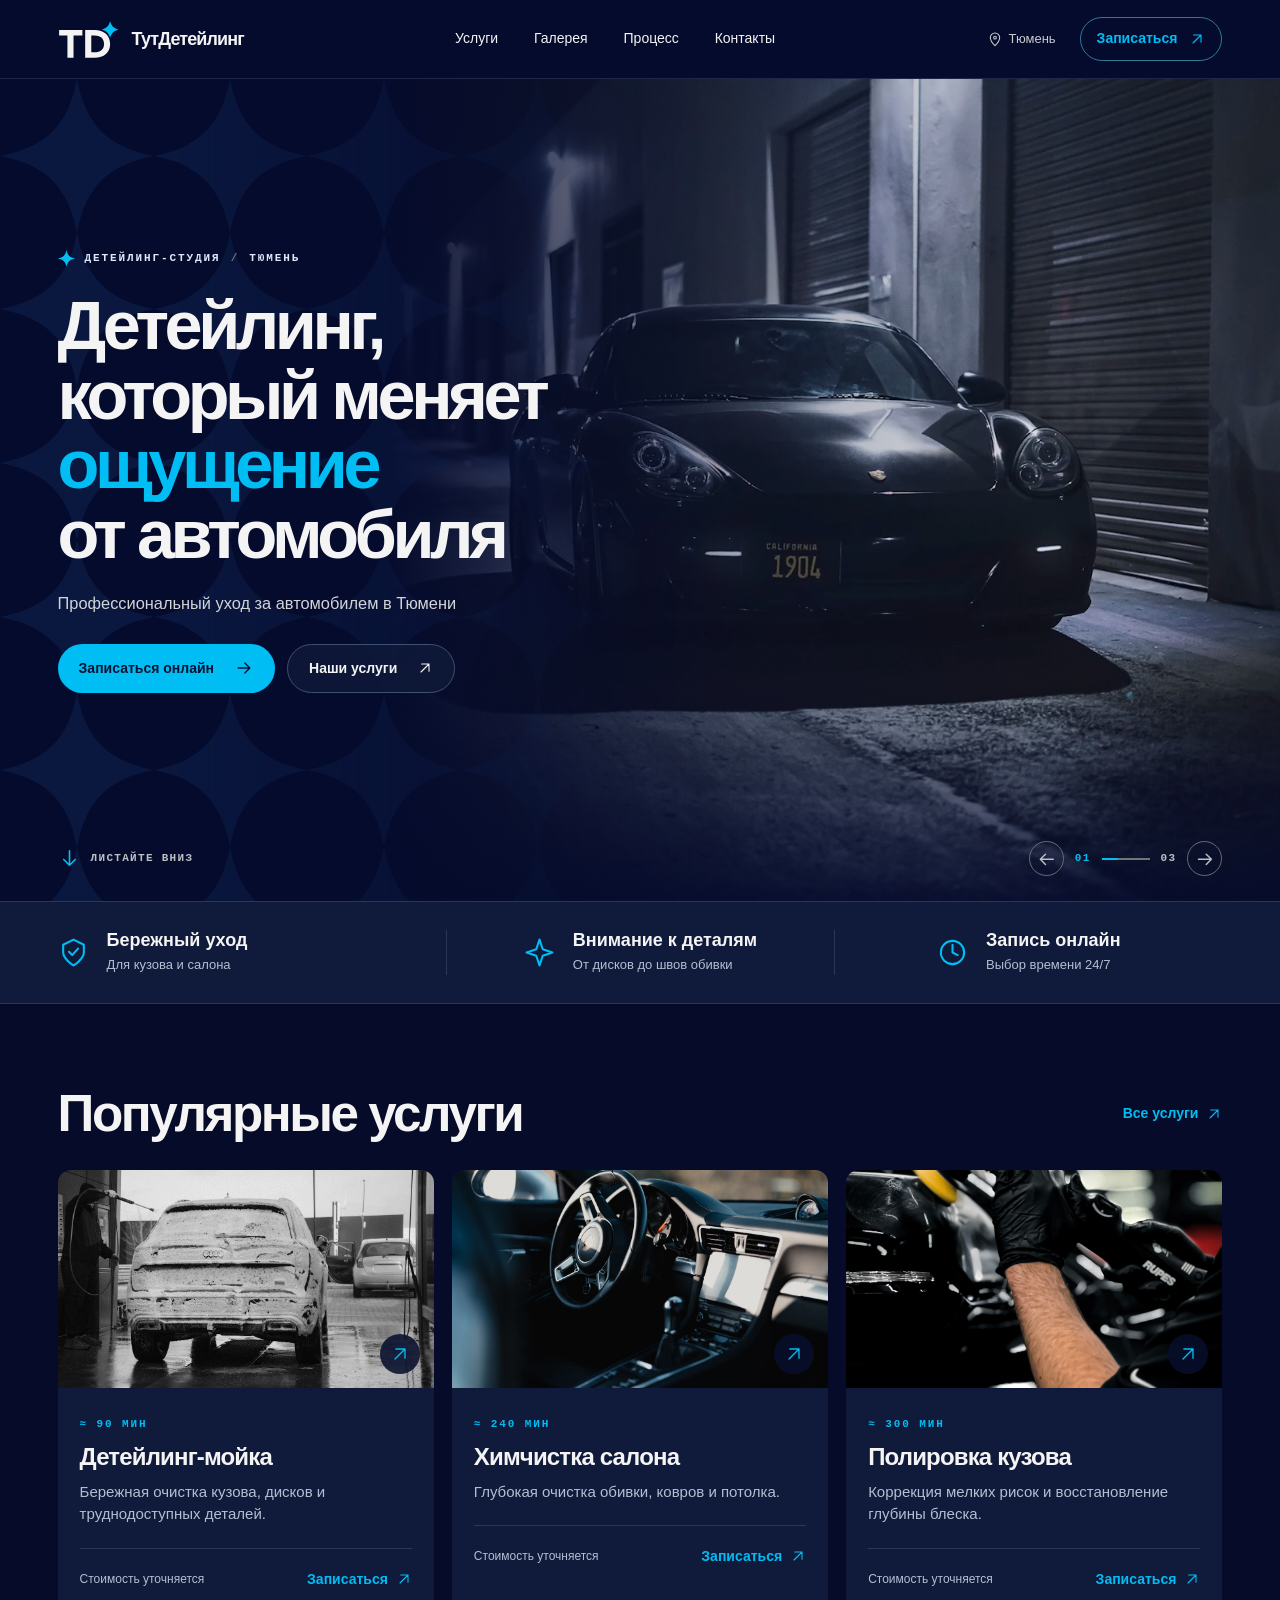
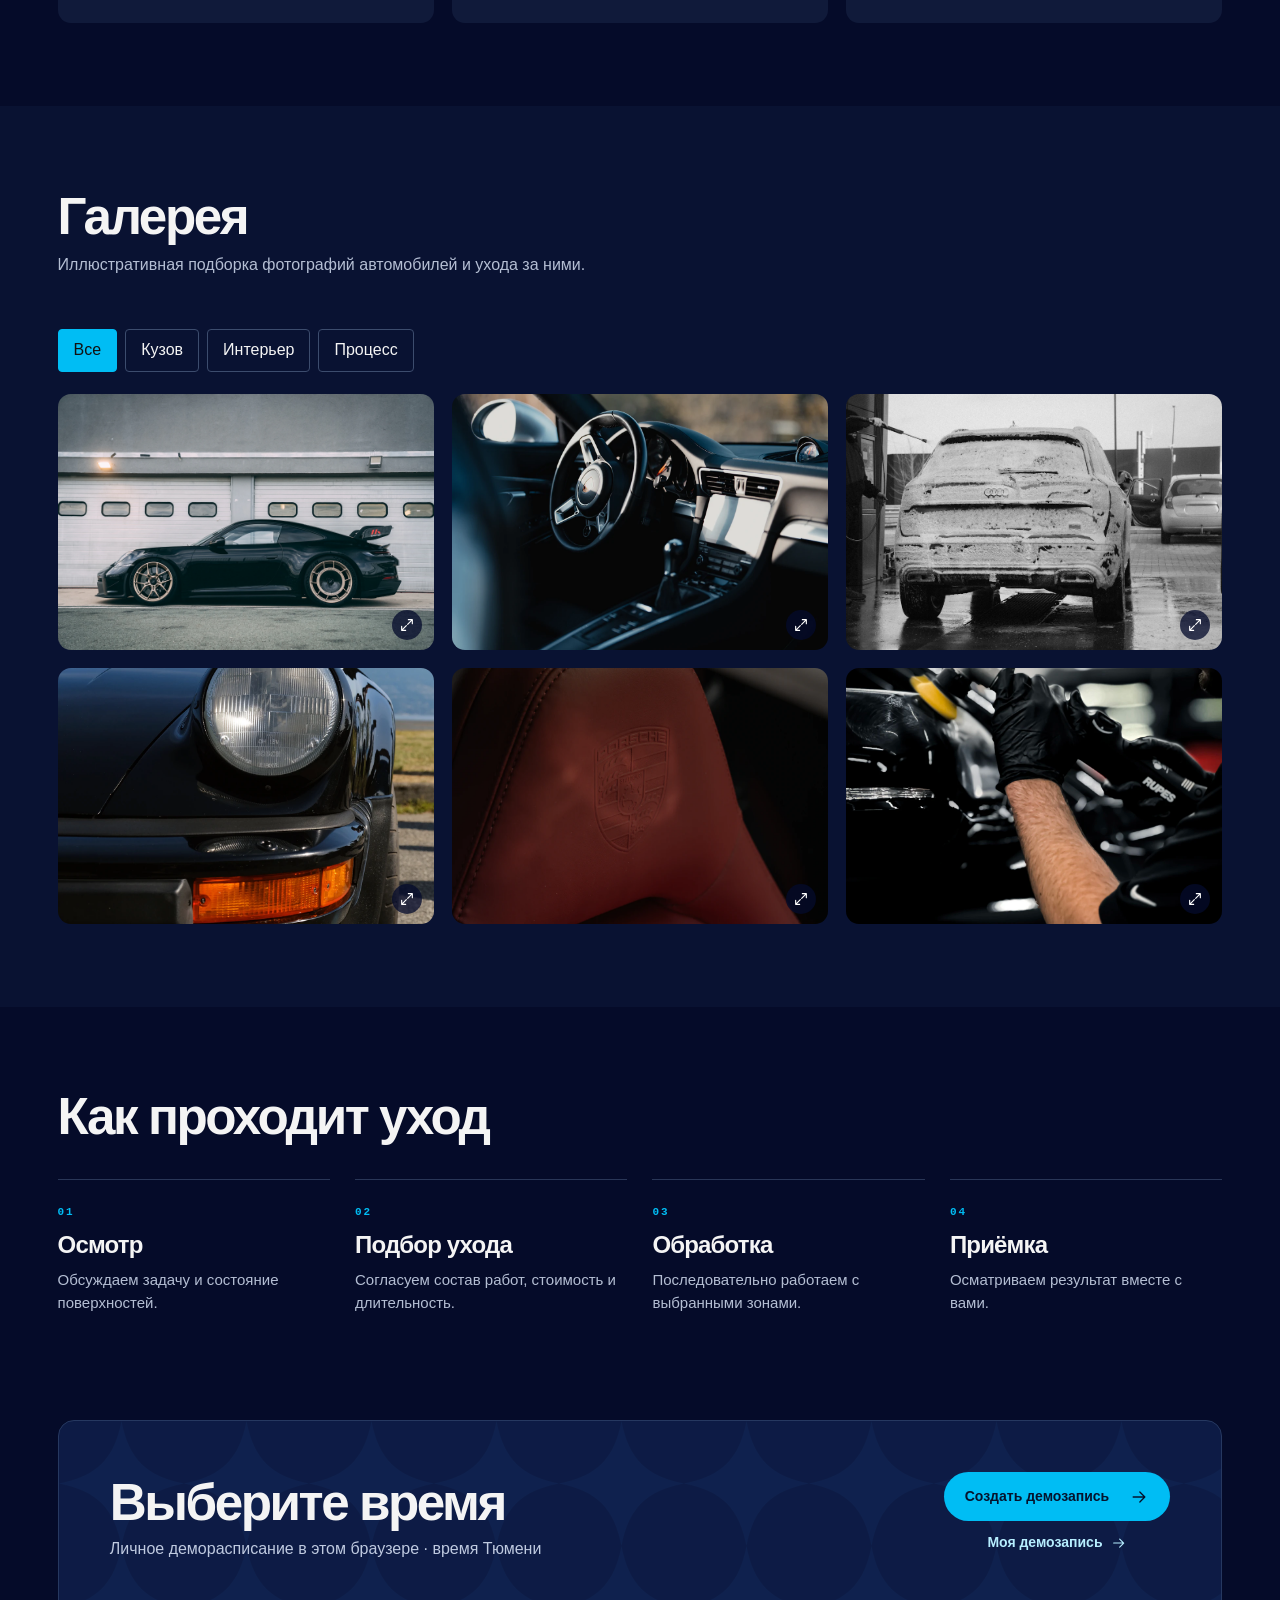
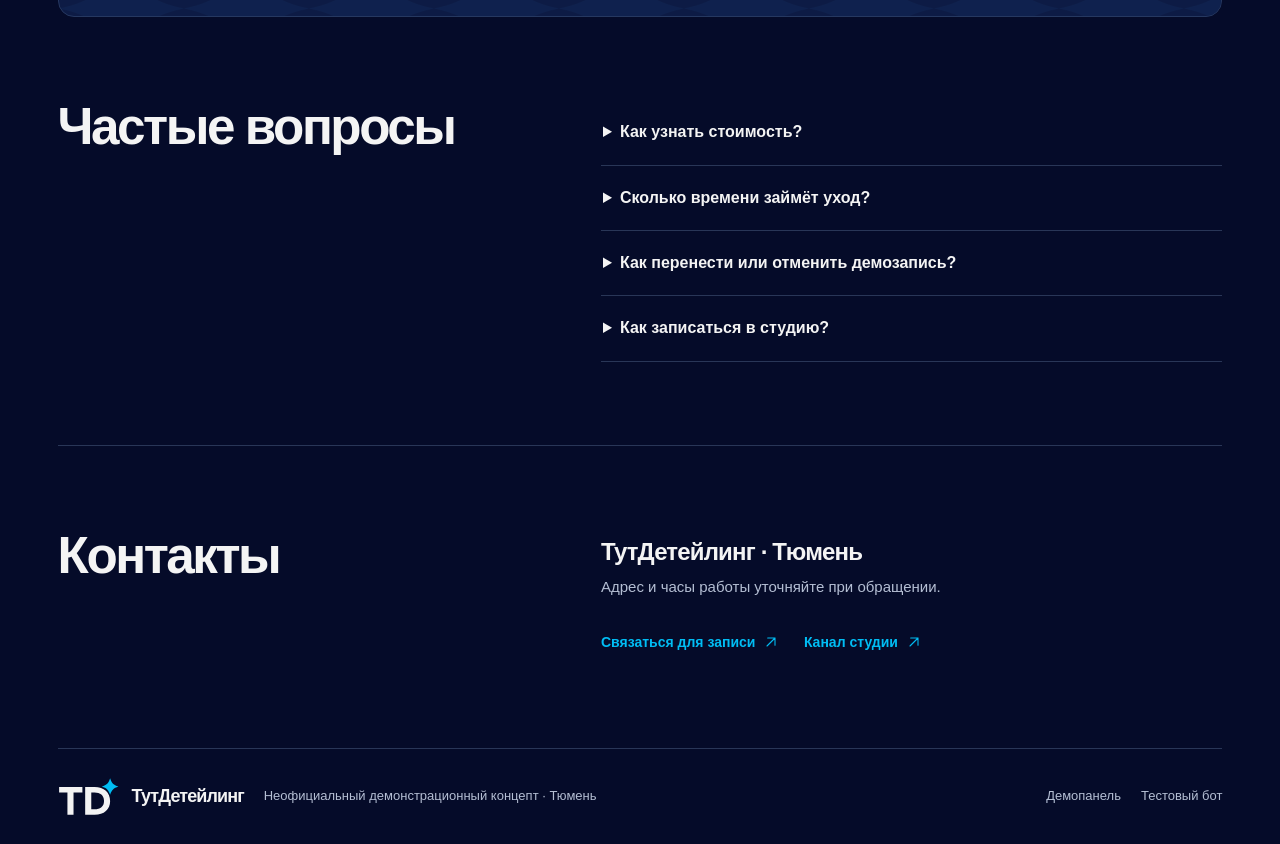
==== commit 4bf4720c: "Replace gallery emoji arrows with outline expand icons" ====
--- a/index.html
+++ b/index.html
@@ -1 +1 @@
-<!doctype html><html lang="ru"><head><meta charset="utf-8"><meta name="viewport" content="width=device-width,initial-scale=1"><meta name="theme-color" content="#050b2c"><meta name="robots" content="noindex,nofollow"><title>ТутДетейлинг — уход за автомобилем в Тюмени</title><meta name="description" content="Неофициальный демонстрационный сайт детейлинг-студии в Тюмени. Каталог услуг, галерея и тестовая онлайн-запись."><meta property="og:title" content="ТутДетейлинг — уход за автомобилем в Тюмени"><meta property="og:description" content="Неофициальный демонстрационный сайт детейлинг-студии в Тюмени. Каталог услуг, галерея и тестовая онлайн-запись."><meta property="og:type" content="website"><meta property="og:image" content="./media/hero.webp"><link rel="icon" href="./favicon.svg"><link rel="stylesheet" href="./style.css"><script type="module" src="./app.js"></script></head><body><a class="skip" href="#main">К содержанию</a><header><div class="wrap nav"><a class="brand" href="./" aria-label="ТутДетейлинг, главная"><svg xmlns="http://www.w3.org/2000/svg" viewBox="0 0 110 66" aria-hidden="true"><path fill="#F3F3F3" fill-rule="evenodd" d="M2 16h42v10H28v40H17V26H2zM49 16h17c17 0 28 10 28 25S83 66 66 66H49zm11 10v30h6c10 0 17-5 17-15s-7-15-17-15z"/><path fill="#00BDF4" d="M94 0c3 9 6 12 15 15-9 3-12 6-15 15-3-9-6-12-15-15C88 12 91 9 94 0Z"/></svg><span>ТутДетейлинг</span></a><nav id="links"><a href="./services.html">Услуги</a><a href="./#gallery">Галерея</a><a href="./#process">Процесс</a><a href="./#contacts">Контакты</a></nav><div class="nav-right"><span class="location"><svg viewBox="0 0 24 24" fill="none" stroke="currentColor" stroke-width="1.6" stroke-linecap="round" stroke-linejoin="round" aria-hidden="true"><path d="M19 10c0 5-7 12-7 12S5 15 5 10a7 7 0 1 1 14 0Z"/><circle cx="12" cy="10" r="2"/></svg>Тюмень</span><button class="nav-book" data-book>Записаться <svg viewBox="0 0 24 24" fill="none" stroke="currentColor" stroke-width="1.6" stroke-linecap="round" stroke-linejoin="round" aria-hidden="true"><path d="M6 18 18 6M7 6h11v11"/></svg></button><button class="menu" aria-label="Открыть меню" aria-expanded="false" aria-controls="links">☰</button></div></div></header><main id="main"><section class="hero"><div class="hero-art"><img id="hero-photo" src="./media/night.webp" fetchpriority="high" alt="Чёрный Porsche в свете студийного бокса"></div><div class="wrap hero-inner"><div class="hero-copy"><div class="kicker"><i></i> Детейлинг-студия <span>/</span> Тюмень</div><h1>Детейлинг,<br>который меняет<br><em>ощущение</em><br>от автомобиля</h1><p>Профессиональный уход за автомобилем в Тюмени</p><div class="actions"><button class="primary" data-book>Записаться онлайн<svg viewBox="0 0 24 24" fill="none" stroke="currentColor" stroke-width="1.6" stroke-linecap="round" stroke-linejoin="round" aria-hidden="true"><path d="M5 12h14m-6-6 6 6-6 6"/></svg></button><a class="secondary" href="./services.html">Наши услуги <svg viewBox="0 0 24 24" fill="none" stroke="currentColor" stroke-width="1.6" stroke-linecap="round" stroke-linejoin="round" aria-hidden="true"><path d="M6 18 18 6M7 6h11v11"/></svg></a></div></div><div class="hero-foot"><a href="#services"><span>↓</span> Листайте вниз</a><div class="frames"><button id="prev" aria-label="Предыдущее фото">←</button><b id="frame">01</b><i></i><span>03</span><button id="next" aria-label="Следующее фото">→</button></div></div></div></section><div class="benefits"><div class="wrap"><div class="benefit"><svg viewBox="0 0 24 24" fill="none" stroke="currentColor" stroke-width="1.6" stroke-linecap="round" stroke-linejoin="round" aria-hidden="true"><path d="M12 2 4 6v6c0 5 8 10 8 10s8-5 8-10V6z"/><path d="m8.5 11.5 2.5 2.5 4.5-5"/></svg><div><strong>Бережный уход</strong><span>Для кузова и салона</span></div></div><div class="benefit"><svg viewBox="0 0 24 24" fill="none" stroke="currentColor" stroke-width="1.6" stroke-linecap="round" stroke-linejoin="round" aria-hidden="true"><path d="m12 2 2.5 7.5L22 12l-7.5 2.5L12 22l-2.5-7.5L2 12l7.5-2.5z"/></svg><div><strong>Внимание к деталям</strong><span>От дисков до швов обивки</span></div></div><div class="benefit"><svg viewBox="0 0 24 24" fill="none" stroke="currentColor" stroke-width="1.6" stroke-linecap="round" stroke-linejoin="round" aria-hidden="true"><circle cx="12" cy="12" r="9"/><path d="M12 6v6l4 2"/></svg><div><strong>Запись онлайн</strong><span>Выбор времени 24/7</span></div></div></div></div><section id="services" class="wrap section"><div class="section-head"><h2>Популярные услуги</h2><a class="text-btn" href="./services.html">Все услуги <svg viewBox="0 0 24 24" fill="none" stroke="currentColor" stroke-width="1.6" stroke-linecap="round" stroke-linejoin="round" aria-hidden="true"><path d="M6 18 18 6M7 6h11v11"/></svg></a></div><div class="cards"><article class="service-card"><div class="card-img"><img loading="lazy" src="./media/wash.webp" alt="Детейлинг-мойка — иллюстрация"><button data-book="wash" aria-label="Записаться: Детейлинг-мойка"><svg viewBox="0 0 24 24" fill="none" stroke="currentColor" stroke-width="1.6" stroke-linecap="round" stroke-linejoin="round" aria-hidden="true"><path d="M6 18 18 6M7 6h11v11"/></svg></button></div><div class="card-body"><small>≈ 90 мин</small><h3>Детейлинг-мойка</h3><p>Бережная очистка кузова, дисков и труднодоступных деталей.</p><div class="card-bottom"><span>Стоимость уточняется</span><button class="text-btn" data-book="wash">Записаться ↗</button></div></div></article><article class="service-card"><div class="card-img"><img loading="lazy" src="./media/cabin.webp" alt="Химчистка салона — иллюстрация"><button data-book="cabin" aria-label="Записаться: Химчистка салона"><svg viewBox="0 0 24 24" fill="none" stroke="currentColor" stroke-width="1.6" stroke-linecap="round" stroke-linejoin="round" aria-hidden="true"><path d="M6 18 18 6M7 6h11v11"/></svg></button></div><div class="card-body"><small>≈ 240 мин</small><h3>Химчистка салона</h3><p>Глубокая очистка обивки, ковров и потолка.</p><div class="card-bottom"><span>Стоимость уточняется</span><button class="text-btn" data-book="cabin">Записаться ↗</button></div></div></article><article class="service-card"><div class="card-img"><img loading="lazy" src="./media/polish.webp" alt="Полировка кузова — иллюстрация"><button data-book="polish" aria-label="Записаться: Полировка кузова"><svg viewBox="0 0 24 24" fill="none" stroke="currentColor" stroke-width="1.6" stroke-linecap="round" stroke-linejoin="round" aria-hidden="true"><path d="M6 18 18 6M7 6h11v11"/></svg></button></div><div class="card-body"><small>≈ 300 мин</small><h3>Полировка кузова</h3><p>Коррекция мелких рисок и восстановление глубины блеска.</p><div class="card-bottom"><span>Стоимость уточняется</span><button class="text-btn" data-book="polish">Записаться ↗</button></div></div></article></div></section><section class="section gallery-section" id="gallery"><div class="wrap"><div class="section-head"><div><h2>Галерея</h2><p>Иллюстративная подборка фотографий автомобилей и ухода за ними.</p></div></div><div id="filters" class="filters"></div><div id="gallery-grid" class="gallery-grid"></div></div></section><section class="wrap section" id="process"><h2>Как проходит уход</h2><div class="steps"><article><small>01</small><h3>Осмотр</h3><p>Обсуждаем задачу и состояние поверхностей.</p></article><article><small>02</small><h3>Подбор ухода</h3><p>Согласуем состав работ, стоимость и длительность.</p></article><article><small>03</small><h3>Обработка</h3><p>Последовательно работаем с выбранными зонами.</p></article><article><small>04</small><h3>Приёмка</h3><p>Осматриваем результат вместе с вами.</p></article></div></section><section class="wrap booking-band" id="booking"><div><h2>Выберите время</h2><p>Личное деморасписание в этом браузере · время Тюмени</p></div><div><button class="primary" data-book>Создать демозапись<svg viewBox="0 0 24 24" fill="none" stroke="currentColor" stroke-width="1.6" stroke-linecap="round" stroke-linejoin="round" aria-hidden="true"><path d="M5 12h14m-6-6 6 6-6 6"/></svg></button><button class="text-btn" id="manage">Моя демозапись →</button></div></section><section class="wrap section faq"><h2>Частые вопросы</h2><div><details><summary>Как узнать стоимость?</summary><p>Стоимость уточняется у администратора. При обращении укажите модель автомобиля и нужную услугу.</p></details><details><summary>Сколько времени займёт уход?</summary><p>В каталоге указана ориентировочная длительность для тестового расписания. Реальное время зависит от состояния автомобиля и объёма работ.</p></details><details><summary>Как перенести или отменить демозапись?</summary><p>Откройте «Моя демозапись» в блоке онлайн-записи. В этом браузере ключ сохраняется автоматически. Демозаписи хранятся только в этом браузере.</p></details><details><summary>Как записаться в студию?</summary><p>Для настоящей записи воспользуйтесь контактом в Telegram. Действия в демоверсии сохраняются только в тестовом расписании.</p></details></div></section><section class="wrap section contacts" id="contacts"><h2>Контакты</h2><div><h3>ТутДетейлинг · Тюмень</h3><p>Адрес и часы работы уточняйте при обращении.</p><a class="text-btn" href="https://t.me/TutDeteiling72">Связаться для записи <svg viewBox="0 0 24 24" fill="none" stroke="currentColor" stroke-width="1.6" stroke-linecap="round" stroke-linejoin="round" aria-hidden="true"><path d="M6 18 18 6M7 6h11v11"/></svg></a> <a class="text-btn" href="https://t.me/Detailing_tmn">Канал студии <svg viewBox="0 0 24 24" fill="none" stroke="currentColor" stroke-width="1.6" stroke-linecap="round" stroke-linejoin="round" aria-hidden="true"><path d="M6 18 18 6M7 6h11v11"/></svg></a></div></section></main><footer class="wrap"><a class="brand" href="./" aria-label="ТутДетейлинг, главная"><svg xmlns="http://www.w3.org/2000/svg" viewBox="0 0 110 66" aria-hidden="true"><path fill="#F3F3F3" fill-rule="evenodd" d="M2 16h42v10H28v40H17V26H2zM49 16h17c17 0 28 10 28 25S83 66 66 66H49zm11 10v30h6c10 0 17-5 17-15s-7-15-17-15z"/><path fill="#00BDF4" d="M94 0c3 9 6 12 15 15-9 3-12 6-15 15-3-9-6-12-15-15C88 12 91 9 94 0Z"/></svg><span>ТутДетейлинг</span></a><span>Неофициальный демонстрационный концепт · Тюмень</span><a href="./admin.html">Демопанель</a><a href="./bot.html">Тестовый бот</a></footer><dialog id="dialog"><div class="dialog-bar"><span>TD / ДЕМО</span><button aria-label="Закрыть окно" id="close">×</button></div><div id="modal-content"></div></dialog></body></html>+<!doctype html><html lang="ru"><head><meta charset="utf-8"><meta name="viewport" content="width=device-width,initial-scale=1"><meta name="theme-color" content="#050b2c"><meta name="robots" content="noindex,nofollow"><title>ТутДетейлинг — уход за автомобилем в Тюмени</title><meta name="description" content="Неофициальный демонстрационный сайт детейлинг-студии в Тюмени. Каталог услуг, галерея и тестовая онлайн-запись."><meta property="og:title" content="ТутДетейлинг — уход за автомобилем в Тюмени"><meta property="og:description" content="Неофициальный демонстрационный сайт детейлинг-студии в Тюмени. Каталог услуг, галерея и тестовая онлайн-запись."><meta property="og:type" content="website"><meta property="og:image" content="./media/hero.webp"><link rel="icon" href="./favicon.svg"><link rel="stylesheet" href="./style.css"><script type="module" src="./app.js"></script></head><body><a class="skip" href="#main">К содержанию</a><header><div class="wrap nav"><a class="brand" href="./" aria-label="ТутДетейлинг, главная"><svg xmlns="http://www.w3.org/2000/svg" viewBox="0 0 110 66" aria-hidden="true"><path fill="#F3F3F3" fill-rule="evenodd" d="M2 16h42v10H28v40H17V26H2zM49 16h17c17 0 28 10 28 25S83 66 66 66H49zm11 10v30h6c10 0 17-5 17-15s-7-15-17-15z"/><path fill="#00BDF4" d="M94 0c3 9 6 12 15 15-9 3-12 6-15 15-3-9-6-12-15-15C88 12 91 9 94 0Z"/></svg><span>ТутДетейлинг</span></a><nav id="links"><a href="./services.html">Услуги</a><a href="./#gallery">Галерея</a><a href="./#process">Процесс</a><a href="./#contacts">Контакты</a></nav><div class="nav-right"><span class="location"><svg viewBox="0 0 24 24" fill="none" stroke="currentColor" stroke-width="1.6" stroke-linecap="round" stroke-linejoin="round" aria-hidden="true"><path d="M19 10c0 5-7 12-7 12S5 15 5 10a7 7 0 1 1 14 0Z"/><circle cx="12" cy="10" r="2"/></svg>Тюмень</span><button class="nav-book" data-book>Записаться <svg viewBox="0 0 24 24" fill="none" stroke="currentColor" stroke-width="1.6" stroke-linecap="round" stroke-linejoin="round" aria-hidden="true"><path d="M6 18 18 6M7 6h11v11"/></svg></button><button class="menu" aria-label="Открыть меню" aria-expanded="false" aria-controls="links"><svg class="ui-icon" viewBox="0 0 24 24" fill="none" stroke="currentColor" stroke-width="1.7" stroke-linecap="round" stroke-linejoin="round" aria-hidden="true" focusable="false"><path d="M3 6h18M3 12h18M3 18h18"/></svg></button></div></div></header><main id="main"><section class="hero"><div class="hero-art"><img id="hero-photo" src="./media/night.webp" fetchpriority="high" alt="Чёрный Porsche в свете студийного бокса"></div><div class="wrap hero-inner"><div class="hero-copy"><div class="kicker"><i></i> Детейлинг-студия <span>/</span> Тюмень</div><h1>Детейлинг,<br>который меняет<br><em>ощущение</em><br>от автомобиля</h1><p>Профессиональный уход за автомобилем в Тюмени</p><div class="actions"><button class="primary" data-book>Записаться онлайн<svg viewBox="0 0 24 24" fill="none" stroke="currentColor" stroke-width="1.6" stroke-linecap="round" stroke-linejoin="round" aria-hidden="true"><path d="M5 12h14m-6-6 6 6-6 6"/></svg></button><a class="secondary" href="./services.html">Наши услуги <svg viewBox="0 0 24 24" fill="none" stroke="currentColor" stroke-width="1.6" stroke-linecap="round" stroke-linejoin="round" aria-hidden="true"><path d="M6 18 18 6M7 6h11v11"/></svg></a></div></div><div class="hero-foot"><a href="#services"><span><svg class="ui-icon" viewBox="0 0 24 24" fill="none" stroke="currentColor" stroke-width="1.7" stroke-linecap="round" stroke-linejoin="round" aria-hidden="true" focusable="false"><path d="M12 4v15m-6-6 6 6 6-6"/></svg></span> Листайте вниз</a><div class="frames"><button id="prev" aria-label="Предыдущее фото"><svg class="ui-icon" viewBox="0 0 24 24" fill="none" stroke="currentColor" stroke-width="1.7" stroke-linecap="round" stroke-linejoin="round" aria-hidden="true" focusable="false"><path d="M20 12H5m6-6-6 6 6 6"/></svg></button><b id="frame">01</b><i></i><span>03</span><button id="next" aria-label="Следующее фото"><svg class="ui-icon" viewBox="0 0 24 24" fill="none" stroke="currentColor" stroke-width="1.7" stroke-linecap="round" stroke-linejoin="round" aria-hidden="true" focusable="false"><path d="M4 12h15m-6-6 6 6-6 6"/></svg></button></div></div></div></section><div class="benefits"><div class="wrap"><div class="benefit"><svg viewBox="0 0 24 24" fill="none" stroke="currentColor" stroke-width="1.6" stroke-linecap="round" stroke-linejoin="round" aria-hidden="true"><path d="M12 2 4 6v6c0 5 8 10 8 10s8-5 8-10V6z"/><path d="m8.5 11.5 2.5 2.5 4.5-5"/></svg><div><strong>Бережный уход</strong><span>Для кузова и салона</span></div></div><div class="benefit"><svg viewBox="0 0 24 24" fill="none" stroke="currentColor" stroke-width="1.6" stroke-linecap="round" stroke-linejoin="round" aria-hidden="true"><path d="m12 2 2.5 7.5L22 12l-7.5 2.5L12 22l-2.5-7.5L2 12l7.5-2.5z"/></svg><div><strong>Внимание к деталям</strong><span>От дисков до швов обивки</span></div></div><div class="benefit"><svg viewBox="0 0 24 24" fill="none" stroke="currentColor" stroke-width="1.6" stroke-linecap="round" stroke-linejoin="round" aria-hidden="true"><circle cx="12" cy="12" r="9"/><path d="M12 6v6l4 2"/></svg><div><strong>Запись онлайн</strong><span>Выбор времени 24/7</span></div></div></div></div><section id="services" class="wrap section"><div class="section-head"><h2>Популярные услуги</h2><a class="text-btn" href="./services.html">Все услуги <svg viewBox="0 0 24 24" fill="none" stroke="currentColor" stroke-width="1.6" stroke-linecap="round" stroke-linejoin="round" aria-hidden="true"><path d="M6 18 18 6M7 6h11v11"/></svg></a></div><div class="cards"><article class="service-card"><div class="card-img"><img loading="lazy" src="./media/wash.webp" alt="Детейлинг-мойка — иллюстрация"><button data-book="wash" aria-label="Записаться: Детейлинг-мойка"><svg viewBox="0 0 24 24" fill="none" stroke="currentColor" stroke-width="1.6" stroke-linecap="round" stroke-linejoin="round" aria-hidden="true"><path d="M6 18 18 6M7 6h11v11"/></svg></button></div><div class="card-body"><small>≈ 90 мин</small><h3>Детейлинг-мойка</h3><p>Бережная очистка кузова, дисков и труднодоступных деталей.</p><div class="card-bottom"><span>Стоимость уточняется</span><button class="text-btn" data-book="wash">Записаться <svg viewBox="0 0 24 24" fill="none" stroke="currentColor" stroke-width="1.6" stroke-linecap="round" stroke-linejoin="round" aria-hidden="true"><path d="M6 18 18 6M7 6h11v11"/></svg></button></div></div></article><article class="service-card"><div class="card-img"><img loading="lazy" src="./media/cabin.webp" alt="Химчистка салона — иллюстрация"><button data-book="cabin" aria-label="Записаться: Химчистка салона"><svg viewBox="0 0 24 24" fill="none" stroke="currentColor" stroke-width="1.6" stroke-linecap="round" stroke-linejoin="round" aria-hidden="true"><path d="M6 18 18 6M7 6h11v11"/></svg></button></div><div class="card-body"><small>≈ 240 мин</small><h3>Химчистка салона</h3><p>Глубокая очистка обивки, ковров и потолка.</p><div class="card-bottom"><span>Стоимость уточняется</span><button class="text-btn" data-book="cabin">Записаться <svg viewBox="0 0 24 24" fill="none" stroke="currentColor" stroke-width="1.6" stroke-linecap="round" stroke-linejoin="round" aria-hidden="true"><path d="M6 18 18 6M7 6h11v11"/></svg></button></div></div></article><article class="service-card"><div class="card-img"><img loading="lazy" src="./media/polish.webp" alt="Полировка кузова — иллюстрация"><button data-book="polish" aria-label="Записаться: Полировка кузова"><svg viewBox="0 0 24 24" fill="none" stroke="currentColor" stroke-width="1.6" stroke-linecap="round" stroke-linejoin="round" aria-hidden="true"><path d="M6 18 18 6M7 6h11v11"/></svg></button></div><div class="card-body"><small>≈ 300 мин</small><h3>Полировка кузова</h3><p>Коррекция мелких рисок и восстановление глубины блеска.</p><div class="card-bottom"><span>Стоимость уточняется</span><button class="text-btn" data-book="polish">Записаться <svg viewBox="0 0 24 24" fill="none" stroke="currentColor" stroke-width="1.6" stroke-linecap="round" stroke-linejoin="round" aria-hidden="true"><path d="M6 18 18 6M7 6h11v11"/></svg></button></div></div></article></div></section><section class="section gallery-section" id="gallery"><div class="wrap"><div class="section-head"><div><h2>Галерея</h2><p>Иллюстративная подборка фотографий автомобилей и ухода за ними.</p></div></div><div id="filters" class="filters"></div><div id="gallery-grid" class="gallery-grid"></div></div></section><section class="wrap section" id="process"><h2>Как проходит уход</h2><div class="steps"><article><small>01</small><h3>Осмотр</h3><p>Обсуждаем задачу и состояние поверхностей.</p></article><article><small>02</small><h3>Подбор ухода</h3><p>Согласуем состав работ, стоимость и длительность.</p></article><article><small>03</small><h3>Обработка</h3><p>Последовательно работаем с выбранными зонами.</p></article><article><small>04</small><h3>Приёмка</h3><p>Осматриваем результат вместе с вами.</p></article></div></section><section class="wrap booking-band" id="booking"><div><h2>Выберите время</h2><p>Личное деморасписание в этом браузере · время Тюмени</p></div><div><button class="primary" data-book>Создать демозапись<svg viewBox="0 0 24 24" fill="none" stroke="currentColor" stroke-width="1.6" stroke-linecap="round" stroke-linejoin="round" aria-hidden="true"><path d="M5 12h14m-6-6 6 6-6 6"/></svg></button><button class="text-btn" id="manage">Моя демозапись <svg class="ui-icon" viewBox="0 0 24 24" fill="none" stroke="currentColor" stroke-width="1.7" stroke-linecap="round" stroke-linejoin="round" aria-hidden="true" focusable="false"><path d="M4 12h15m-6-6 6 6-6 6"/></svg></button></div></section><section class="wrap section faq"><h2>Частые вопросы</h2><div><details><summary>Как узнать стоимость?</summary><p>Стоимость уточняется у администратора. При обращении укажите модель автомобиля и нужную услугу.</p></details><details><summary>Сколько времени займёт уход?</summary><p>В каталоге указана ориентировочная длительность для тестового расписания. Реальное время зависит от состояния автомобиля и объёма работ.</p></details><details><summary>Как перенести или отменить демозапись?</summary><p>Откройте «Моя демозапись» в блоке онлайн-записи. В этом браузере ключ сохраняется автоматически. Демозаписи хранятся только в этом браузере.</p></details><details><summary>Как записаться в студию?</summary><p>Для настоящей записи воспользуйтесь контактом в Telegram. Действия в демоверсии сохраняются только в тестовом расписании.</p></details></div></section><section class="wrap section contacts" id="contacts"><h2>Контакты</h2><div><h3>ТутДетейлинг · Тюмень</h3><p>Адрес и часы работы уточняйте при обращении.</p><a class="text-btn" href="https://t.me/TutDeteiling72">Связаться для записи <svg viewBox="0 0 24 24" fill="none" stroke="currentColor" stroke-width="1.6" stroke-linecap="round" stroke-linejoin="round" aria-hidden="true"><path d="M6 18 18 6M7 6h11v11"/></svg></a> <a class="text-btn" href="https://t.me/Detailing_tmn">Канал студии <svg viewBox="0 0 24 24" fill="none" stroke="currentColor" stroke-width="1.6" stroke-linecap="round" stroke-linejoin="round" aria-hidden="true"><path d="M6 18 18 6M7 6h11v11"/></svg></a></div></section></main><footer class="wrap"><a class="brand" href="./" aria-label="ТутДетейлинг, главная"><svg xmlns="http://www.w3.org/2000/svg" viewBox="0 0 110 66" aria-hidden="true"><path fill="#F3F3F3" fill-rule="evenodd" d="M2 16h42v10H28v40H17V26H2zM49 16h17c17 0 28 10 28 25S83 66 66 66H49zm11 10v30h6c10 0 17-5 17-15s-7-15-17-15z"/><path fill="#00BDF4" d="M94 0c3 9 6 12 15 15-9 3-12 6-15 15-3-9-6-12-15-15C88 12 91 9 94 0Z"/></svg><span>ТутДетейлинг</span></a><span>Неофициальный демонстрационный концепт · Тюмень</span><a href="./admin.html">Демопанель</a><a href="./bot.html">Тестовый бот</a></footer><dialog id="dialog"><div class="dialog-bar"><span>TD / ДЕМО</span><button aria-label="Закрыть окно" id="close"><svg class="ui-icon" viewBox="0 0 24 24" fill="none" stroke="currentColor" stroke-width="1.7" stroke-linecap="round" stroke-linejoin="round" aria-hidden="true" focusable="false"><path d="m6 6 12 12M18 6 6 18"/></svg></button></div><div id="modal-content"></div></dialog></body></html>
--- a/style.css
+++ b/style.css
@@ -7,6 +7,10 @@
 @media(max-width:365px){body .nav{gap:6px}body .nav .brand>span{font-size:8px;letter-spacing:.7px}body .nav .brand{gap:5px}body .nav-right{gap:1px}body .nav-book{padding:8px}body .menu{width:31px}body .hero h1{font-size:clamp(31px,9.4vw,35px)}body .actions{gap:6px}body .actions>*{font-size:12px;padding:10px;gap:5px}body .steps{grid-template-columns:1fr}body .section-head{flex-wrap:wrap}body .cards{min-width:0}body .hero-copy{max-width:100%}}
 
 /* The TD emblem and the concave four-point motif share the same curve. */
+.ui-icon {width:1.15em;height:1.15em;vertical-align:middle;pointer-events:none}
+.gallery-tile > span {display:grid;place-items:center;width:30px;height:30px;padding:0;background:rgba(5,11,44,.76);color:white}
+.gallery-tile .ui-icon {width:16px;height:16px}
+.menu .ui-icon {width:21px;height:21px}
 :root {
   --spark-field: url("data:image/svg+xml,%3Csvg xmlns='http://www.w3.org/2000/svg' viewBox='0 0 144 144'%3E%3Cpath fill='%230f2350' d='M72 0C80 43 101 64 144 72C101 80 80 101 72 144C64 101 43 80 0 72C43 64 64 43 72 0Z'/%3E%3C/svg%3E");
   --display: "Segoe UI", Arial, sans-serif;
